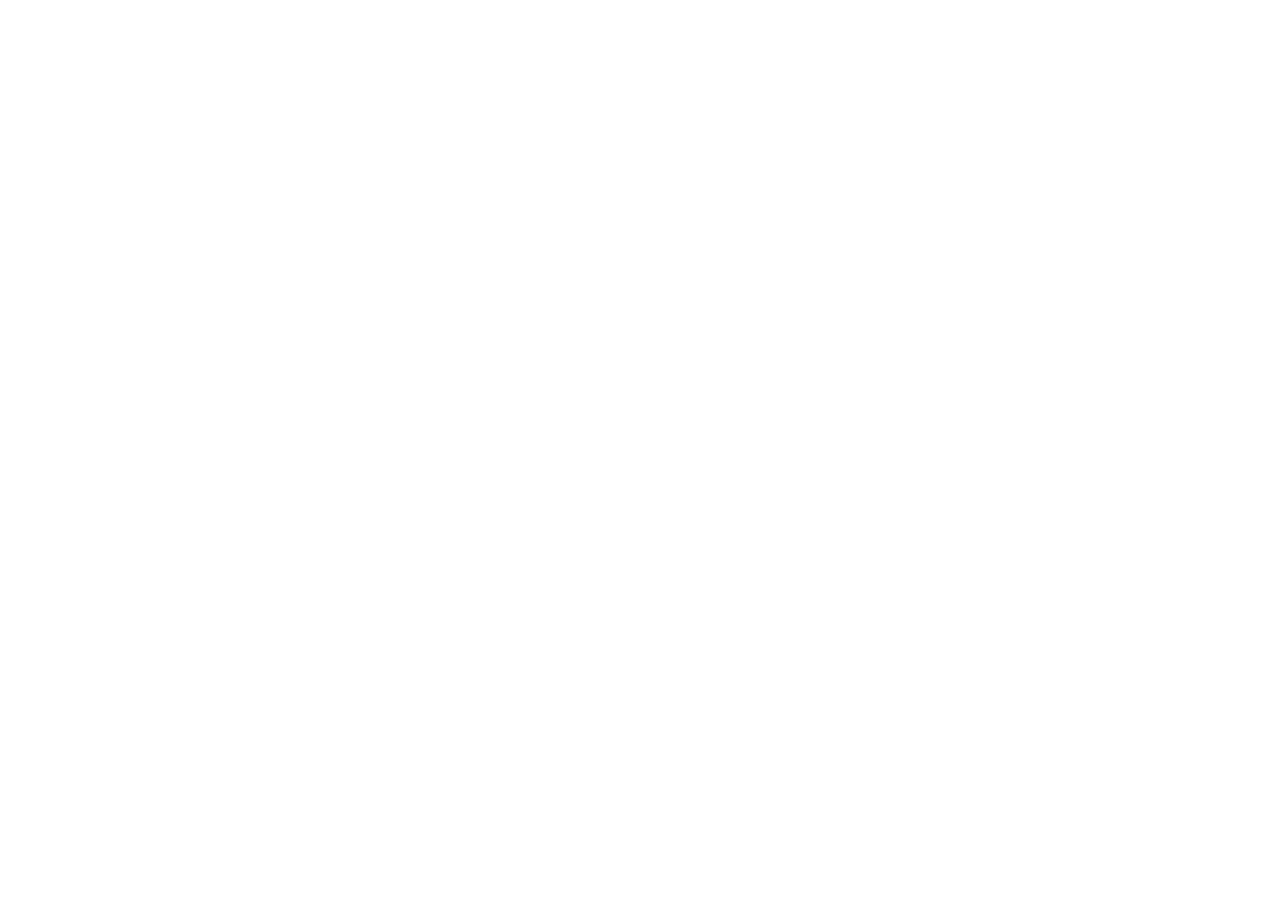
==== index.html @ df94e813 "Add files via upload" ====
<!DOCTYPE html><html lang="en"><head><meta charset="utf-8"><meta http-equiv="X-UA-Compatible" content="IE=edge"><meta name="viewport" content="width=device-width,initial-scale=1"><link rel="icon" href="favicon.ico"><title>3iclass_Q_A</title><link href="css/app.88905b46.css" rel="preload" as="style"><link href="css/chunk-vendors.d53ef4ef.css" rel="preload" as="style"><link href="js/app.fc198c88.js" rel="preload" as="script"><link href="js/chunk-vendors.265dcec9.js" rel="preload" as="script"><link href="css/chunk-vendors.d53ef4ef.css" rel="stylesheet"><link href="css/app.88905b46.css" rel="stylesheet"></head><body style="margin: 0 auto;"><noscript><strong>We're sorry but 3iclass_Q_A doesn't work properly without JavaScript enabled. Please enable it to continue.</strong></noscript><div id="app"></div><script src="js/chunk-vendors.265dcec9.js"></script><script src="js/app.fc198c88.js"></script></body></html>
---- css/app.88905b46.css ----
body{width:10rem;margin:0 auto}
---- css/chunk-vendors.d53ef4ef.css ----
html{-webkit-tap-highlight-color:transparent}body{margin:0;font-family:-apple-system,BlinkMacSystemFont,Helvetica Neue,Helvetica,Segoe UI,Arial,Roboto,PingFang SC,miui,Hiragino Sans GB,Microsoft Yahei,sans-serif}a{text-decoration:none}button,input,textarea{color:inherit;font:inherit}[class*=van-]:focus,a:focus,button:focus,input:focus,textarea:focus{outline:0}ol,ul{margin:0;padding:0;list-style:none}.van-ellipsis{overflow:hidden;white-space:nowrap;text-overflow:ellipsis}.van-multi-ellipsis--l2{-webkit-line-clamp:2}.van-multi-ellipsis--l2,.van-multi-ellipsis--l3{display:-webkit-box;overflow:hidden;text-overflow:ellipsis;-webkit-box-orient:vertical}.van-multi-ellipsis--l3{-webkit-line-clamp:3}.van-clearfix:after{display:table;clear:both;content:""}[class*=van-hairline]:after{position:absolute;box-sizing:border-box;content:" ";pointer-events:none;top:-50%;right:-50%;bottom:-50%;left:-50%;border:0 solid #ebedf0;-webkit-transform:scale(.5);-ms-transform:scale(.5);transform:scale(.5)}.van-hairline,.van-hairline--bottom,.van-hairline--left,.van-hairline--right,.van-hairline--surround,.van-hairline--top,.van-hairline--top-bottom{position:relative}.van-hairline--top:after{border-top-width:.02667rem}.van-hairline--left:after{border-left-width:.02667rem}.van-hairline--right:after{border-right-width:.02667rem}.van-hairline--bottom:after{border-bottom-width:.02667rem}.van-hairline--top-bottom:after,.van-hairline-unset--top-bottom:after{border-width:.02667rem 0}.van-hairline--surround:after{border-width:.02667rem}@-webkit-keyframes van-slide-up-enter{0%{-webkit-transform:translate3d(0,100%,0);transform:translate3d(0,100%,0)}}@keyframes van-slide-up-enter{0%{-webkit-transform:translate3d(0,100%,0);transform:translate3d(0,100%,0)}}@-webkit-keyframes van-slide-up-leave{to{-webkit-transform:translate3d(0,100%,0);transform:translate3d(0,100%,0)}}@keyframes van-slide-up-leave{to{-webkit-transform:translate3d(0,100%,0);transform:translate3d(0,100%,0)}}@-webkit-keyframes van-slide-down-enter{0%{-webkit-transform:translate3d(0,-100%,0);transform:translate3d(0,-100%,0)}}@keyframes van-slide-down-enter{0%{-webkit-transform:translate3d(0,-100%,0);transform:translate3d(0,-100%,0)}}@-webkit-keyframes van-slide-down-leave{to{-webkit-transform:translate3d(0,-100%,0);transform:translate3d(0,-100%,0)}}@keyframes van-slide-down-leave{to{-webkit-transform:translate3d(0,-100%,0);transform:translate3d(0,-100%,0)}}@-webkit-keyframes van-slide-left-enter{0%{-webkit-transform:translate3d(-100%,0,0);transform:translate3d(-100%,0,0)}}@keyframes van-slide-left-enter{0%{-webkit-transform:translate3d(-100%,0,0);transform:translate3d(-100%,0,0)}}@-webkit-keyframes van-slide-left-leave{to{-webkit-transform:translate3d(-100%,0,0);transform:translate3d(-100%,0,0)}}@keyframes van-slide-left-leave{to{-webkit-transform:translate3d(-100%,0,0);transform:translate3d(-100%,0,0)}}@-webkit-keyframes van-slide-right-enter{0%{-webkit-transform:translate3d(100%,0,0);transform:translate3d(100%,0,0)}}@keyframes van-slide-right-enter{0%{-webkit-transform:translate3d(100%,0,0);transform:translate3d(100%,0,0)}}@-webkit-keyframes van-slide-right-leave{to{-webkit-transform:translate3d(100%,0,0);transform:translate3d(100%,0,0)}}@keyframes van-slide-right-leave{to{-webkit-transform:translate3d(100%,0,0);transform:translate3d(100%,0,0)}}@-webkit-keyframes van-fade-in{0%{opacity:0}to{opacity:1}}@keyframes van-fade-in{0%{opacity:0}to{opacity:1}}@-webkit-keyframes van-fade-out{0%{opacity:1}to{opacity:0}}@keyframes van-fade-out{0%{opacity:1}to{opacity:0}}@-webkit-keyframes van-rotate{0%{-webkit-transform:rotate(0);transform:rotate(0)}to{-webkit-transform:rotate(1turn);transform:rotate(1turn)}}@keyframes van-rotate{0%{-webkit-transform:rotate(0);transform:rotate(0)}to{-webkit-transform:rotate(1turn);transform:rotate(1turn)}}.van-fade-enter-active{-webkit-animation:van-fade-in .3s ease-out both;animation:van-fade-in .3s ease-out both}.van-fade-leave-active{-webkit-animation:van-fade-out .3s ease-in both;animation:van-fade-out .3s ease-in both}.van-slide-up-enter-active{-webkit-animation:van-slide-up-enter .3s ease-out both;animation:van-slide-up-enter .3s ease-out both}.van-slide-up-leave-active{-webkit-animation:van-slide-up-leave .3s ease-in both;animation:van-slide-up-leave .3s ease-in both}.van-slide-down-enter-active{-webkit-animation:van-slide-down-enter .3s ease-out both;animation:van-slide-down-enter .3s ease-out both}.van-slide-down-leave-active{-webkit-animation:van-slide-down-leave .3s ease-in both;animation:van-slide-down-leave .3s ease-in both}.van-slide-left-enter-active{-webkit-animation:van-slide-left-enter .3s ease-out both;animation:van-slide-left-enter .3s ease-out both}.van-slide-left-leave-active{-webkit-animation:van-slide-left-leave .3s ease-in both;animation:van-slide-left-leave .3s ease-in both}.van-slide-right-enter-active{-webkit-animation:van-slide-right-enter .3s ease-out both;animation:van-slide-right-enter .3s ease-out both}.van-slide-right-leave-active{-webkit-animation:van-slide-right-leave .3s ease-in both;animation:van-slide-right-leave .3s ease-in both}.van-info{position:absolute;top:0;right:0;box-sizing:border-box;min-width:.42667rem;padding:0 .08rem;color:#fff;font-weight:500;font-size:.32rem;font-family:-apple-system-font,Helvetica Neue,Arial,sans-serif;line-height:1.2;text-align:center;background-color:#ee0a24;border:.02667rem solid #fff;border-radius:.42667rem;-webkit-transform:translate(50%,-50%);-ms-transform:translate(50%,-50%);transform:translate(50%,-50%);-webkit-transform-origin:100%;-ms-transform-origin:100%;transform-origin:100%}.van-info--dot{width:.21333rem;min-width:0;height:.21333rem;background-color:#ee0a24;border-radius:100%}@font-face{font-weight:400;font-family:vant-icon;font-style:normal;font-display:auto;src:url([data-uri]) format("woff2"),url(https://img.yzcdn.cn/vant/vant-icon-84f687.woff) format("woff"),url(https://img.yzcdn.cn/vant/vant-icon-84f687.ttf) format("truetype")}.van-icon{position:relative;font:normal normal normal .37333rem/1 vant-icon;font-size:inherit;text-rendering:auto;-webkit-font-smoothing:antialiased}.van-icon,.van-icon:before{display:inline-block}.van-icon-add-o:before{content:"\F000"}.van-icon-add-square:before{content:"\F001"}.van-icon-add:before{content:"\F002"}.van-icon-after-sale:before{content:"\F003"}.van-icon-aim:before{content:"\F004"}.van-icon-alipay:before{content:"\F005"}.van-icon-apps-o:before{content:"\F006"}.van-icon-arrow-down:before{content:"\F007"}.van-icon-arrow-left:before{content:"\F008"}.van-icon-arrow-up:before{content:"\F009"}.van-icon-arrow:before{content:"\F00A"}.van-icon-ascending:before{content:"\F00B"}.van-icon-audio:before{content:"\F00C"}.van-icon-award-o:before{content:"\F00D"}.van-icon-award:before{content:"\F00E"}.van-icon-back-top:before{content:"\F0E6"}.van-icon-bag-o:before{content:"\F00F"}.van-icon-bag:before{content:"\F010"}.van-icon-balance-list-o:before{content:"\F011"}.van-icon-balance-list:before{content:"\F012"}.van-icon-balance-o:before{content:"\F013"}.van-icon-balance-pay:before{content:"\F014"}.van-icon-bar-chart-o:before{content:"\F015"}.van-icon-bars:before{content:"\F016"}.van-icon-bell:before{content:"\F017"}.van-icon-bill-o:before{content:"\F018"}.van-icon-bill:before{content:"\F019"}.van-icon-birthday-cake-o:before{content:"\F01A"}.van-icon-bookmark-o:before{content:"\F01B"}.van-icon-bookmark:before{content:"\F01C"}.van-icon-browsing-history-o:before{content:"\F01D"}.van-icon-browsing-history:before{content:"\F01E"}.van-icon-brush-o:before{content:"\F01F"}.van-icon-bulb-o:before{content:"\F020"}.van-icon-bullhorn-o:before{content:"\F021"}.van-icon-calendar-o:before{content:"\F022"}.van-icon-card:before{content:"\F023"}.van-icon-cart-circle-o:before{content:"\F024"}.van-icon-cart-circle:before{content:"\F025"}.van-icon-cart-o:before{content:"\F026"}.van-icon-cart:before{content:"\F027"}.van-icon-cash-back-record:before{content:"\F028"}.van-icon-cash-on-deliver:before{content:"\F029"}.van-icon-cashier-o:before{content:"\F02A"}.van-icon-certificate:before{content:"\F02B"}.van-icon-chart-trending-o:before{content:"\F02C"}.van-icon-chat-o:before{content:"\F02D"}.van-icon-chat:before{content:"\F02E"}.van-icon-checked:before{content:"\F02F"}.van-icon-circle:before{content:"\F030"}.van-icon-clear:before{content:"\F031"}.van-icon-clock-o:before{content:"\F032"}.van-icon-clock:before{content:"\F033"}.van-icon-close:before{content:"\F034"}.van-icon-closed-eye:before{content:"\F035"}.van-icon-cluster-o:before{content:"\F036"}.van-icon-cluster:before{content:"\F037"}.van-icon-column:before{content:"\F038"}.van-icon-comment-circle-o:before{content:"\F039"}.van-icon-comment-circle:before{content:"\F03A"}.van-icon-comment-o:before{content:"\F03B"}.van-icon-comment:before{content:"\F03C"}.van-icon-completed:before{content:"\F03D"}.van-icon-contact:before{content:"\F03E"}.van-icon-coupon-o:before{content:"\F03F"}.van-icon-coupon:before{content:"\F040"}.van-icon-credit-pay:before{content:"\F041"}.van-icon-cross:before{content:"\F042"}.van-icon-debit-pay:before{content:"\F043"}.van-icon-delete-o:before{content:"\F0E9"}.van-icon-delete:before{content:"\F044"}.van-icon-descending:before{content:"\F045"}.van-icon-description:before{content:"\F046"}.van-icon-desktop-o:before{content:"\F047"}.van-icon-diamond-o:before{content:"\F048"}.van-icon-diamond:before{content:"\F049"}.van-icon-discount:before{content:"\F04A"}.van-icon-down:before{content:"\F04B"}.van-icon-ecard-pay:before{content:"\F04C"}.van-icon-edit:before{content:"\F04D"}.van-icon-ellipsis:before{content:"\F04E"}.van-icon-empty:before{content:"\F04F"}.van-icon-enlarge:before{content:"\F0E4"}.van-icon-envelop-o:before{content:"\F050"}.van-icon-exchange:before{content:"\F051"}.van-icon-expand-o:before{content:"\F052"}.van-icon-expand:before{content:"\F053"}.van-icon-eye-o:before{content:"\F054"}.van-icon-eye:before{content:"\F055"}.van-icon-fail:before{content:"\F056"}.van-icon-failure:before{content:"\F057"}.van-icon-filter-o:before{content:"\F058"}.van-icon-fire-o:before{content:"\F059"}.van-icon-fire:before{content:"\F05A"}.van-icon-flag-o:before{content:"\F05B"}.van-icon-flower-o:before{content:"\F05C"}.van-icon-font-o:before{content:"\F0EC"}.van-icon-font:before{content:"\F0EB"}.van-icon-free-postage:before{content:"\F05D"}.van-icon-friends-o:before{content:"\F05E"}.van-icon-friends:before{content:"\F05F"}.van-icon-gem-o:before{content:"\F060"}.van-icon-gem:before{content:"\F061"}.van-icon-gift-card-o:before{content:"\F062"}.van-icon-gift-card:before{content:"\F063"}.van-icon-gift-o:before{content:"\F064"}.van-icon-gift:before{content:"\F065"}.van-icon-gold-coin-o:before{content:"\F066"}.van-icon-gold-coin:before{content:"\F067"}.van-icon-good-job-o:before{content:"\F068"}.van-icon-good-job:before{content:"\F069"}.van-icon-goods-collect-o:before{content:"\F06A"}.van-icon-goods-collect:before{content:"\F06B"}.van-icon-graphic:before{content:"\F06C"}.van-icon-home-o:before{content:"\F06D"}.van-icon-hot-o:before{content:"\F06E"}.van-icon-hot-sale-o:before{content:"\F06F"}.van-icon-hot-sale:before{content:"\F070"}.van-icon-hot:before{content:"\F071"}.van-icon-hotel-o:before{content:"\F072"}.van-icon-idcard:before{content:"\F073"}.van-icon-info-o:before{content:"\F074"}.van-icon-info:before{content:"\F075"}.van-icon-invition:before{content:"\F076"}.van-icon-label-o:before{content:"\F077"}.van-icon-label:before{content:"\F078"}.van-icon-like-o:before{content:"\F079"}.van-icon-like:before{content:"\F07A"}.van-icon-live:before{content:"\F07B"}.van-icon-location-o:before{content:"\F07C"}.van-icon-location:before{content:"\F07D"}.van-icon-lock:before{content:"\F07E"}.van-icon-logistics:before{content:"\F07F"}.van-icon-manager-o:before{content:"\F080"}.van-icon-manager:before{content:"\F081"}.van-icon-map-marked:before{content:"\F082"}.van-icon-medal-o:before{content:"\F083"}.van-icon-medal:before{content:"\F084"}.van-icon-minus:before{content:"\F0E8"}.van-icon-more-o:before{content:"\F085"}.van-icon-more:before{content:"\F086"}.van-icon-music-o:before{content:"\F087"}.van-icon-music:before{content:"\F088"}.van-icon-new-arrival-o:before{content:"\F089"}.van-icon-new-arrival:before{content:"\F08A"}.van-icon-new-o:before{content:"\F08B"}.van-icon-new:before{content:"\F08C"}.van-icon-newspaper-o:before{content:"\F08D"}.van-icon-notes-o:before{content:"\F08E"}.van-icon-orders-o:before{content:"\F08F"}.van-icon-other-pay:before{content:"\F090"}.van-icon-paid:before{content:"\F091"}.van-icon-passed:before{content:"\F092"}.van-icon-pause-circle-o:before{content:"\F093"}.van-icon-pause-circle:before{content:"\F094"}.van-icon-pause:before{content:"\F095"}.van-icon-peer-pay:before{content:"\F096"}.van-icon-pending-payment:before{content:"\F097"}.van-icon-phone-circle-o:before{content:"\F098"}.van-icon-phone-circle:before{content:"\F099"}.van-icon-phone-o:before{content:"\F09A"}.van-icon-phone:before{content:"\F09B"}.van-icon-photo-fail:before{content:"\F0E5"}.van-icon-photo-o:before{content:"\F09C"}.van-icon-photo:before{content:"\F09D"}.van-icon-photograph:before{content:"\F09E"}.van-icon-play-circle-o:before{content:"\F09F"}.van-icon-play-circle:before{content:"\F0A0"}.van-icon-play:before{content:"\F0A1"}.van-icon-plus:before{content:"\F0A2"}.van-icon-point-gift-o:before{content:"\F0A3"}.van-icon-point-gift:before{content:"\F0A4"}.van-icon-points:before{content:"\F0A5"}.van-icon-printer:before{content:"\F0A6"}.van-icon-qr-invalid:before{content:"\F0A7"}.van-icon-qr:before{content:"\F0A8"}.van-icon-question-o:before{content:"\F0A9"}.van-icon-question:before{content:"\F0AA"}.van-icon-records:before{content:"\F0AB"}.van-icon-refund-o:before{content:"\F0AC"}.van-icon-replay:before{content:"\F0AD"}.van-icon-revoke:before{content:"\F0ED"}.van-icon-scan:before{content:"\F0AE"}.van-icon-search:before{content:"\F0AF"}.van-icon-send-gift-o:before{content:"\F0B0"}.van-icon-send-gift:before{content:"\F0B1"}.van-icon-service-o:before{content:"\F0B2"}.van-icon-service:before{content:"\F0B3"}.van-icon-setting-o:before{content:"\F0B4"}.van-icon-setting:before{content:"\F0B5"}.van-icon-share-o:before{content:"\F0E7"}.van-icon-share:before{content:"\F0B6"}.van-icon-shop-collect-o:before{content:"\F0B7"}.van-icon-shop-collect:before{content:"\F0B8"}.van-icon-shop-o:before{content:"\F0B9"}.van-icon-shop:before{content:"\F0BA"}.van-icon-shopping-cart-o:before{content:"\F0BB"}.van-icon-shopping-cart:before{content:"\F0BC"}.van-icon-shrink:before{content:"\F0BD"}.van-icon-sign:before{content:"\F0BE"}.van-icon-smile-comment-o:before{content:"\F0BF"}.van-icon-smile-comment:before{content:"\F0C0"}.van-icon-smile-o:before{content:"\F0C1"}.van-icon-smile:before{content:"\F0C2"}.van-icon-sort:before{content:"\F0EA"}.van-icon-star-o:before{content:"\F0C3"}.van-icon-star:before{content:"\F0C4"}.van-icon-stop-circle-o:before{content:"\F0C5"}.van-icon-stop-circle:before{content:"\F0C6"}.van-icon-stop:before{content:"\F0C7"}.van-icon-success:before{content:"\F0C8"}.van-icon-thumb-circle-o:before{content:"\F0C9"}.van-icon-thumb-circle:before{content:"\F0CA"}.van-icon-todo-list-o:before{content:"\F0CB"}.van-icon-todo-list:before{content:"\F0CC"}.van-icon-tosend:before{content:"\F0CD"}.van-icon-tv-o:before{content:"\F0CE"}.van-icon-umbrella-circle:before{content:"\F0CF"}.van-icon-underway-o:before{content:"\F0D0"}.van-icon-underway:before{content:"\F0D1"}.van-icon-upgrade:before{content:"\F0D2"}.van-icon-user-circle-o:before{content:"\F0D3"}.van-icon-user-o:before{content:"\F0D4"}.van-icon-video-o:before{content:"\F0D5"}.van-icon-video:before{content:"\F0D6"}.van-icon-vip-card-o:before{content:"\F0D7"}.van-icon-vip-card:before{content:"\F0D8"}.van-icon-volume-o:before{content:"\F0D9"}.van-icon-volume:before{content:"\F0DA"}.van-icon-wap-home-o:before{content:"\F0DB"}.van-icon-wap-home:before{content:"\F0DC"}.van-icon-wap-nav:before{content:"\F0DD"}.van-icon-warn-o:before{content:"\F0DE"}.van-icon-warning-o:before{content:"\F0DF"}.van-icon-warning:before{content:"\F0E0"}.van-icon-weapp-nav:before{content:"\F0E1"}.van-icon-wechat:before{content:"\F0E2"}.van-icon-youzan-shield:before{content:"\F0E3"}.van-icon__image{width:1em;height:1em;object-fit:contain}.van-cell{position:relative;display:-webkit-box;display:-webkit-flex;display:-ms-flexbox;display:flex;box-sizing:border-box;width:100%;padding:.26667rem .42667rem;overflow:hidden;color:#323233;font-size:.37333rem;line-height:.64rem;background-color:#fff}.van-cell:after{position:absolute;box-sizing:border-box;content:" ";pointer-events:none;right:.42667rem;bottom:0;left:.42667rem;border-bottom:.02667rem solid #ebedf0;-webkit-transform:scaleY(.5);-ms-transform:scaleY(.5);transform:scaleY(.5)}.van-cell--borderless:after,.van-cell:last-child:after{display:none}.van-cell__label{margin-top:.10667rem;color:#969799;font-size:.32rem;line-height:.48rem}.van-cell__title,.van-cell__value{-webkit-box-flex:1;-webkit-flex:1;-ms-flex:1;flex:1}.van-cell__value{position:relative;overflow:hidden;color:#969799;text-align:right;vertical-align:middle;word-wrap:break-word}.van-cell__value--alone{color:#323233;text-align:left}.van-cell__left-icon,.van-cell__right-icon{height:.64rem;font-size:.42667rem;line-height:.64rem}.van-cell__left-icon{margin-right:.10667rem}.van-cell__right-icon{margin-left:.10667rem;color:#969799}.van-cell--clickable{cursor:pointer}.van-cell--clickable:active{background-color:#f2f3f5}.van-cell--required{overflow:visible}.van-cell--required:before{position:absolute;left:.21333rem;color:#ee0a24;font-size:.37333rem;content:"*"}.van-cell--center{-webkit-box-align:center;-webkit-align-items:center;-ms-flex-align:center;align-items:center}.van-cell--large{padding-top:.32rem;padding-bottom:.32rem}.van-cell--large .van-cell__title{font-size:.42667rem}.van-cell--large .van-cell__label{font-size:.37333rem}.van-cell-group{background-color:#fff}.van-cell-group__title{padding:.42667rem .42667rem .21333rem;color:#969799;font-size:.37333rem;line-height:.42667rem}.van-panel{background:#fff}.van-panel__header-value{color:#ee0a24}.van-panel__footer{padding:.21333rem .42667rem}.van-skeleton{display:-webkit-box;display:-webkit-flex;display:-ms-flexbox;display:flex;padding:0 .42667rem}.van-skeleton__avatar{-webkit-flex-shrink:0;-ms-flex-negative:0;flex-shrink:0;width:.85333rem;height:.85333rem;margin-right:.42667rem;background-color:#f2f3f5}.van-skeleton__avatar--round{border-radius:26.64rem}.van-skeleton__content{width:100%}.van-skeleton__avatar+.van-skeleton__content{padding-top:.21333rem}.van-skeleton__row,.van-skeleton__title{height:.42667rem;background-color:#f2f3f5}.van-skeleton__title{width:40%;margin:0}.van-skeleton__row:not(:first-child){margin-top:.32rem}.van-skeleton__title+.van-skeleton__row{margin-top:.53333rem}.van-skeleton--animate{-webkit-animation:van-skeleton-blink 1.2s ease-in-out infinite;animation:van-skeleton-blink 1.2s ease-in-out infinite}.van-skeleton--round .van-skeleton__row,.van-skeleton--round .van-skeleton__title{border-radius:26.64rem}@-webkit-keyframes van-skeleton-blink{50%{opacity:.6}}@keyframes van-skeleton-blink{50%{opacity:.6}}.van-nav-bar{position:relative;z-index:1;line-height:.58667rem;text-align:center;background-color:#fff;-webkit-user-select:none;-moz-user-select:none;-ms-user-select:none;user-select:none}.van-nav-bar--fixed{position:fixed;top:0;left:0;width:100%}.van-nav-bar--safe-area-inset-top{padding-top:constant(safe-area-inset-top);padding-top:env(safe-area-inset-top)}.van-nav-bar .van-icon{color:#1989fa}.van-nav-bar__content{position:relative;display:-webkit-box;display:-webkit-flex;display:-ms-flexbox;display:flex;-webkit-box-align:center;-webkit-align-items:center;-ms-flex-align:center;align-items:center;height:1.22667rem}.van-nav-bar__arrow{margin-right:.10667rem;font-size:.42667rem}.van-nav-bar__title{max-width:60%;margin:0 auto;color:#323233;font-weight:500;font-size:.42667rem}.van-nav-bar__left,.van-nav-bar__right{position:absolute;top:0;bottom:0;display:-webkit-box;display:-webkit-flex;display:-ms-flexbox;display:flex;-webkit-box-align:center;-webkit-align-items:center;-ms-flex-align:center;align-items:center;padding:0 .42667rem;font-size:.37333rem;cursor:pointer}.van-nav-bar__left:active,.van-nav-bar__right:active{opacity:.7}.van-nav-bar__left{left:0}.van-nav-bar__right{right:0}.van-nav-bar__text{color:#1989fa}.van-sidebar-item{position:relative;display:block;box-sizing:border-box;padding:.53333rem .32rem;overflow:hidden;color:#323233;font-size:.37333rem;line-height:.53333rem;background-color:#f7f8fa;cursor:pointer;-webkit-user-select:none;-moz-user-select:none;-ms-user-select:none;user-select:none}.van-sidebar-item:active{background-color:#f2f3f5}.van-sidebar-item__text{position:relative;display:inline-block;word-break:break-all}.van-sidebar-item:not(:last-child):after{border-bottom-width:.02667rem}.van-sidebar-item--select{color:#323233;font-weight:500}.van-sidebar-item--select,.van-sidebar-item--select:active{background-color:#fff}.van-sidebar-item--select:before{position:absolute;top:50%;left:0;width:.10667rem;height:.42667rem;background-color:#ee0a24;-webkit-transform:translateY(-50%);-ms-transform:translateY(-50%);transform:translateY(-50%);content:""}.van-sidebar-item--disabled{color:#c8c9cc;cursor:not-allowed}.van-sidebar-item--disabled:active{background-color:#f7f8fa}.van-sidebar{width:2.13333rem;overflow-y:auto;-webkit-overflow-scrolling:touch}.van-tree-select{position:relative;display:-webkit-box;display:-webkit-flex;display:-ms-flexbox;display:flex;font-size:.37333rem;-webkit-user-select:none;-moz-user-select:none;-ms-user-select:none;user-select:none}.van-tree-select__nav{-webkit-box-flex:1;-webkit-flex:1;-ms-flex:1;flex:1;overflow-y:auto;background-color:#f7f8fa;-webkit-overflow-scrolling:touch}.van-tree-select__nav-item{padding:.37333rem .32rem}.van-tree-select__content{-webkit-box-flex:2;-webkit-flex:2;-ms-flex:2;flex:2;overflow-y:auto;background-color:#fff;-webkit-overflow-scrolling:touch}.van-tree-select__item{position:relative;padding:0 .85333rem 0 .42667rem;font-weight:500;line-height:1.28rem;cursor:pointer}.van-tree-select__item--active{color:#ee0a24}.van-tree-select__item--disabled{color:#c8c9cc;cursor:not-allowed}.van-tree-select__selected{position:absolute;top:50%;right:.42667rem;margin-top:-.21333rem;font-size:.42667rem}.van-overlay{position:fixed;top:0;left:0;z-index:1;width:100%;height:100%;background-color:rgba(0,0,0,.7)}.van-image{position:relative;display:inline-block}.van-image--round{overflow:hidden;border-radius:50%}.van-image--round img{border-radius:inherit}.van-image__error,.van-image__img,.van-image__loading{display:block;width:100%;height:100%}.van-image__error,.van-image__loading{position:absolute;top:0;left:0;display:-webkit-box;display:-webkit-flex;display:-ms-flexbox;display:flex;-webkit-box-orient:vertical;-webkit-box-direction:normal;-webkit-flex-direction:column;-ms-flex-direction:column;flex-direction:column;-webkit-box-align:center;-webkit-align-items:center;-ms-flex-align:center;align-items:center;-webkit-box-pack:center;-webkit-justify-content:center;-ms-flex-pack:center;justify-content:center;color:#969799;font-size:.37333rem;background-color:#f7f8fa}.van-image__error-icon,.van-image__loading-icon{color:#dcdee0;font-size:.85333rem}.van-overflow-hidden{overflow:hidden!important}.van-popup{position:fixed;max-height:100%;overflow-y:auto;background-color:#fff;-webkit-transition:-webkit-transform .3s;transition:-webkit-transform .3s;transition:transform .3s;transition:transform .3s,-webkit-transform .3s;-webkit-overflow-scrolling:touch}.van-popup--center{top:50%;left:50%;-webkit-transform:translate3d(-50%,-50%,0);transform:translate3d(-50%,-50%,0)}.van-popup--center.van-popup--round{border-radius:.42667rem}.van-popup--top{top:0;left:0;width:100%}.van-popup--top.van-popup--round{border-radius:0 0 .42667rem .42667rem}.van-popup--right{top:50%;right:0;-webkit-transform:translate3d(0,-50%,0);transform:translate3d(0,-50%,0)}.van-popup--right.van-popup--round{border-radius:.42667rem 0 0 .42667rem}.van-popup--bottom{bottom:0;left:0;width:100%}.van-popup--bottom.van-popup--round{border-radius:.42667rem .42667rem 0 0}.van-popup--left{top:50%;left:0;-webkit-transform:translate3d(0,-50%,0);transform:translate3d(0,-50%,0)}.van-popup--left.van-popup--round{border-radius:0 .42667rem .42667rem 0}.van-popup--safe-area-inset-bottom{padding-bottom:constant(safe-area-inset-bottom);padding-bottom:env(safe-area-inset-bottom)}.van-popup-slide-bottom-enter-active,.van-popup-slide-left-enter-active,.van-popup-slide-right-enter-active,.van-popup-slide-top-enter-active{-webkit-transition-timing-function:ease-out;transition-timing-function:ease-out}.van-popup-slide-bottom-leave-active,.van-popup-slide-left-leave-active,.van-popup-slide-right-leave-active,.van-popup-slide-top-leave-active{-webkit-transition-timing-function:ease-in;transition-timing-function:ease-in}.van-popup-slide-top-enter,.van-popup-slide-top-leave-active{-webkit-transform:translate3d(0,-100%,0);transform:translate3d(0,-100%,0)}.van-popup-slide-right-enter,.van-popup-slide-right-leave-active{-webkit-transform:translate3d(100%,-50%,0);transform:translate3d(100%,-50%,0)}.van-popup-slide-bottom-enter,.van-popup-slide-bottom-leave-active{-webkit-transform:translate3d(0,100%,0);transform:translate3d(0,100%,0)}.van-popup-slide-left-enter,.van-popup-slide-left-leave-active{-webkit-transform:translate3d(-100%,-50%,0);transform:translate3d(-100%,-50%,0)}.van-popup__close-icon{position:absolute;z-index:1;color:#c8c9cc;font-size:.58667rem;cursor:pointer}.van-popup__close-icon:active{color:#969799}.van-popup__close-icon--top-left{top:.42667rem;left:.42667rem}.van-popup__close-icon--top-right{top:.42667rem;right:.42667rem}.van-popup__close-icon--bottom-left{bottom:.42667rem;left:.42667rem}.van-popup__close-icon--bottom-right{right:.42667rem;bottom:.42667rem}.van-loading{color:#c8c9cc;font-size:0}.van-loading,.van-loading__spinner{position:relative;vertical-align:middle}.van-loading__spinner{display:inline-block;width:.8rem;max-width:100%;height:.8rem;max-height:100%;-webkit-animation:van-rotate .8s linear infinite;animation:van-rotate .8s linear infinite}.van-loading__spinner--spinner{-webkit-animation-timing-function:steps(12);animation-timing-function:steps(12)}.van-loading__spinner--spinner i{position:absolute;top:0;left:0;width:100%;height:100%}.van-loading__spinner--spinner i:before{display:block;width:.05333rem;height:25%;margin:0 auto;background-color:currentColor;border-radius:40%;content:" "}.van-loading__spinner--circular{-webkit-animation-duration:2s;animation-duration:2s}.van-loading__circular{display:block;width:100%;height:100%}.van-loading__circular circle{-webkit-animation:van-circular 1.5s ease-in-out infinite;animation:van-circular 1.5s ease-in-out infinite;stroke:currentColor;stroke-width:3;stroke-linecap:round}.van-loading__text{display:inline-block;margin-left:.21333rem;color:#969799;font-size:.37333rem;vertical-align:middle}.van-loading--vertical{display:-webkit-box;display:-webkit-flex;display:-ms-flexbox;display:flex;-webkit-box-orient:vertical;-webkit-box-direction:normal;-webkit-flex-direction:column;-ms-flex-direction:column;flex-direction:column;-webkit-box-align:center;-webkit-align-items:center;-ms-flex-align:center;align-items:center}.van-loading--vertical .van-loading__text{margin:.21333rem 0 0}@-webkit-keyframes van-circular{0%{stroke-dasharray:1,200;stroke-dashoffset:0}50%{stroke-dasharray:90,150;stroke-dashoffset:-40}to{stroke-dasharray:90,150;stroke-dashoffset:-120}}@keyframes van-circular{0%{stroke-dasharray:1,200;stroke-dashoffset:0}50%{stroke-dasharray:90,150;stroke-dashoffset:-40}to{stroke-dasharray:90,150;stroke-dashoffset:-120}}.van-loading__spinner--spinner i:first-of-type{-webkit-transform:rotate(30deg);-ms-transform:rotate(30deg);transform:rotate(30deg);opacity:1}.van-loading__spinner--spinner i:nth-of-type(2){-webkit-transform:rotate(60deg);-ms-transform:rotate(60deg);transform:rotate(60deg);opacity:.9375}.van-loading__spinner--spinner i:nth-of-type(3){-webkit-transform:rotate(90deg);-ms-transform:rotate(90deg);transform:rotate(90deg);opacity:.875}.van-loading__spinner--spinner i:nth-of-type(4){-webkit-transform:rotate(120deg);-ms-transform:rotate(120deg);transform:rotate(120deg);opacity:.8125}.van-loading__spinner--spinner i:nth-of-type(5){-webkit-transform:rotate(150deg);-ms-transform:rotate(150deg);transform:rotate(150deg);opacity:.75}.van-loading__spinner--spinner i:nth-of-type(6){-webkit-transform:rotate(180deg);-ms-transform:rotate(180deg);transform:rotate(180deg);opacity:.6875}.van-loading__spinner--spinner i:nth-of-type(7){-webkit-transform:rotate(210deg);-ms-transform:rotate(210deg);transform:rotate(210deg);opacity:.625}.van-loading__spinner--spinner i:nth-of-type(8){-webkit-transform:rotate(240deg);-ms-transform:rotate(240deg);transform:rotate(240deg);opacity:.5625}.van-loading__spinner--spinner i:nth-of-type(9){-webkit-transform:rotate(270deg);-ms-transform:rotate(270deg);transform:rotate(270deg);opacity:.5}.van-loading__spinner--spinner i:nth-of-type(10){-webkit-transform:rotate(300deg);-ms-transform:rotate(300deg);transform:rotate(300deg);opacity:.4375}.van-loading__spinner--spinner i:nth-of-type(11){-webkit-transform:rotate(330deg);-ms-transform:rotate(330deg);transform:rotate(330deg);opacity:.375}.van-loading__spinner--spinner i:nth-of-type(12){-webkit-transform:rotate(1turn);-ms-transform:rotate(1turn);transform:rotate(1turn);opacity:.3125}.van-swipe{position:relative;overflow:hidden;cursor:-webkit-grab;cursor:grab;-webkit-user-select:none;-moz-user-select:none;-ms-user-select:none;user-select:none}.van-swipe__track{display:-webkit-box;display:-webkit-flex;display:-ms-flexbox;display:flex;height:100%}.van-swipe__track--vertical{-webkit-box-orient:vertical;-webkit-box-direction:normal;-webkit-flex-direction:column;-ms-flex-direction:column;flex-direction:column}.van-swipe__indicators{position:absolute;bottom:.32rem;left:50%;display:-webkit-box;display:-webkit-flex;display:-ms-flexbox;display:flex;-webkit-transform:translateX(-50%);-ms-transform:translateX(-50%);transform:translateX(-50%)}.van-swipe__indicators--vertical{top:50%;bottom:auto;left:.32rem;-webkit-box-orient:vertical;-webkit-box-direction:normal;-webkit-flex-direction:column;-ms-flex-direction:column;flex-direction:column;-webkit-transform:translateY(-50%);-ms-transform:translateY(-50%);transform:translateY(-50%)}.van-swipe__indicators--vertical .van-swipe__indicator:not(:last-child){margin-bottom:.16rem}.van-swipe__indicator{width:.16rem;height:.16rem;background-color:#ebedf0;border-radius:100%;opacity:.3;-webkit-transition:opacity .2s,background-color .2s;transition:opacity .2s,background-color .2s}.van-swipe__indicator:not(:last-child){margin-right:.16rem}.van-swipe__indicator--active{background-color:#1989fa;opacity:1}.van-swipe-item{position:relative;-webkit-flex-shrink:0;-ms-flex-negative:0;flex-shrink:0;width:100%;height:100%}.van-image-preview{position:fixed;top:0;left:0;width:100%;height:100%}.van-image-preview__swipe{height:100%}.van-image-preview__swipe-item{display:-webkit-box;display:-webkit-flex;display:-ms-flexbox;display:flex;-webkit-box-align:center;-webkit-align-items:center;-ms-flex-align:center;align-items:center;-webkit-box-pack:center;-webkit-justify-content:center;-ms-flex-pack:center;justify-content:center;overflow:hidden}.van-image-preview__cover{position:absolute;top:0;left:0}.van-image-preview__image{width:100%;-webkit-transition-property:-webkit-transform;transition-property:-webkit-transform;transition-property:transform;transition-property:transform,-webkit-transform}.van-image-preview__image--vertical{width:auto;height:100%}.van-image-preview__image img{-webkit-user-drag:none}.van-image-preview__image .van-image__error{top:30%;height:40%}.van-image-preview__image .van-image__error-icon{font-size:.96rem}.van-image-preview__image .van-image__loading{background-color:transparent}.van-image-preview__index{position:absolute;top:.42667rem;left:50%;color:#fff;font-size:.37333rem;line-height:.53333rem;text-shadow:0 .02667rem .02667rem #323233;-webkit-transform:translate(-50%);-ms-transform:translate(-50%);transform:translate(-50%)}.van-image-preview__overlay{background-color:rgba(0,0,0,.9)}.van-image-preview__close-icon{position:absolute;z-index:1;color:#c8c9cc;font-size:.58667rem;cursor:pointer}.van-image-preview__close-icon:active{color:#969799}.van-image-preview__close-icon--top-left{top:.42667rem;left:.42667rem}.van-image-preview__close-icon--top-right{top:.42667rem;right:.42667rem}.van-image-preview__close-icon--bottom-left{bottom:.42667rem;left:.42667rem}.van-image-preview__close-icon--bottom-right{right:.42667rem;bottom:.42667rem}.van-toast{position:fixed;top:50%;left:50%;display:-webkit-box;display:-webkit-flex;display:-ms-flexbox;display:flex;-webkit-box-orient:vertical;-webkit-box-direction:normal;-webkit-flex-direction:column;-ms-flex-direction:column;flex-direction:column;-webkit-box-align:center;-webkit-align-items:center;-ms-flex-align:center;align-items:center;-webkit-box-pack:center;-webkit-justify-content:center;-ms-flex-pack:center;justify-content:center;box-sizing:content-box;width:2.34667rem;max-width:70%;min-height:2.34667rem;padding:.42667rem;color:#fff;font-size:.37333rem;line-height:.53333rem;white-space:pre-wrap;text-align:center;word-wrap:break-word;background-color:rgba(0,0,0,.7);border-radius:.21333rem;-webkit-transform:translate3d(-50%,-50%,0);transform:translate3d(-50%,-50%,0)}.van-toast--unclickable{overflow:hidden}.van-toast--unclickable *{pointer-events:none}.van-toast--html,.van-toast--text{width:-webkit-fit-content;width:-moz-fit-content;width:fit-content;min-width:2.56rem;min-height:0;padding:.21333rem .32rem}.van-toast--html .van-toast__text,.van-toast--text .van-toast__text{margin-top:0}.van-toast--top{top:20%}.van-toast--bottom{top:auto;bottom:20%}.van-toast__icon{font-size:.96rem}.van-toast__loading{padding:.10667rem;color:#fff}.van-toast__text{margin-top:.21333rem}.van-row:after{display:table;clear:both;content:""}.van-row--flex{display:-webkit-box;display:-webkit-flex;display:-ms-flexbox;display:flex;-webkit-flex-wrap:wrap;-ms-flex-wrap:wrap;flex-wrap:wrap}.van-row--flex:after{display:none}.van-row--justify-center{-webkit-box-pack:center;-webkit-justify-content:center;-ms-flex-pack:center;justify-content:center}.van-row--justify-end{-webkit-box-pack:end;-webkit-justify-content:flex-end;-ms-flex-pack:end;justify-content:flex-end}.van-row--justify-space-between{-webkit-box-pack:justify;-webkit-justify-content:space-between;-ms-flex-pack:justify;justify-content:space-between}.van-row--justify-space-around{-webkit-justify-content:space-around;-ms-flex-pack:distribute;justify-content:space-around}.van-row--align-center{-webkit-box-align:center;-webkit-align-items:center;-ms-flex-align:center;align-items:center}.van-row--align-bottom{-webkit-box-align:end;-webkit-align-items:flex-end;-ms-flex-align:end;align-items:flex-end}.van-col{float:left;box-sizing:border-box;min-height:.02667rem}.van-col--1{width:4.16666667%}.van-col--offset-1{margin-left:4.16666667%}.van-col--2{width:8.33333333%}.van-col--offset-2{margin-left:8.33333333%}.van-col--3{width:12.5%}.van-col--offset-3{margin-left:12.5%}.van-col--4{width:16.66666667%}.van-col--offset-4{margin-left:16.66666667%}.van-col--5{width:20.83333333%}.van-col--offset-5{margin-left:20.83333333%}.van-col--6{width:25%}.van-col--offset-6{margin-left:25%}.van-col--7{width:29.16666667%}.van-col--offset-7{margin-left:29.16666667%}.van-col--8{width:33.33333333%}.van-col--offset-8{margin-left:33.33333333%}.van-col--9{width:37.5%}.van-col--offset-9{margin-left:37.5%}.van-col--10{width:41.66666667%}.van-col--offset-10{margin-left:41.66666667%}.van-col--11{width:45.83333333%}.van-col--offset-11{margin-left:45.83333333%}.van-col--12{width:50%}.van-col--offset-12{margin-left:50%}.van-col--13{width:54.16666667%}.van-col--offset-13{margin-left:54.16666667%}.van-col--14{width:58.33333333%}.van-col--offset-14{margin-left:58.33333333%}.van-col--15{width:62.5%}.van-col--offset-15{margin-left:62.5%}.van-col--16{width:66.66666667%}.van-col--offset-16{margin-left:66.66666667%}.van-col--17{width:70.83333333%}.van-col--offset-17{margin-left:70.83333333%}.van-col--18{width:75%}.van-col--offset-18{margin-left:75%}.van-col--19{width:79.16666667%}.van-col--offset-19{margin-left:79.16666667%}.van-col--20{width:83.33333333%}.van-col--offset-20{margin-left:83.33333333%}.van-col--21{width:87.5%}.van-col--offset-21{margin-left:87.5%}.van-col--22{width:91.66666667%}.van-col--offset-22{margin-left:91.66666667%}.van-col--23{width:95.83333333%}.van-col--offset-23{margin-left:95.83333333%}.van-col--24{width:100%}.van-col--offset-24{margin-left:100%}.van-button{position:relative;display:inline-block;box-sizing:border-box;height:1.17333rem;margin:0;padding:0;font-size:.42667rem;line-height:1.2;text-align:center;border-radius:.05333rem;cursor:pointer;-webkit-transition:opacity .2s;transition:opacity .2s;-webkit-appearance:none}.van-button:before{position:absolute;top:50%;left:50%;width:100%;height:100%;background-color:#000;border:inherit;border-color:#000;border-radius:inherit;-webkit-transform:translate(-50%,-50%);-ms-transform:translate(-50%,-50%);transform:translate(-50%,-50%);opacity:0;content:" "}.van-button:active:before{opacity:.1}.van-button--disabled:before,.van-button--loading:before{display:none}.van-button--default{color:#323233;background-color:#fff;border:.02667rem solid #ebedf0}.van-button--primary{color:#fff;background-color:#07c160;border:.02667rem solid #07c160}.van-button--info{color:#fff;background-color:#1989fa;border:.02667rem solid #1989fa}.van-button--danger{color:#fff;background-color:#ee0a24;border:.02667rem solid #ee0a24}.van-button--warning{color:#fff;background-color:#ff976a;border:.02667rem solid #ff976a}.van-button--plain{background-color:#fff}.van-button--plain.van-button--primary{color:#07c160}.van-button--plain.van-button--info{color:#1989fa}.van-button--plain.van-button--danger{color:#ee0a24}.van-button--plain.van-button--warning{color:#ff976a}.van-button--large{width:100%;height:1.33333rem}.van-button--normal{padding:0 .4rem;font-size:.37333rem}.van-button--small{height:.85333rem;padding:0 .21333rem;font-size:.32rem}.van-button__loading{color:inherit;font-size:inherit}.van-button--mini{height:.64rem;padding:0 .10667rem;font-size:.26667rem}.van-button--mini+.van-button--mini{margin-left:.10667rem}.van-button--block{display:block;width:100%}.van-button--disabled{cursor:not-allowed;opacity:.5}.van-button--loading{cursor:default}.van-button--round{border-radius:26.64rem}.van-button--square{border-radius:0}.van-button__content{display:-webkit-box;display:-webkit-flex;display:-ms-flexbox;display:flex;-webkit-box-align:center;-webkit-align-items:center;-ms-flex-align:center;align-items:center;-webkit-box-pack:center;-webkit-justify-content:center;-ms-flex-pack:center;justify-content:center;height:100%}.van-button__content:before{content:" "}.van-button__icon{font-size:1.2em;line-height:inherit}.van-button__icon+.van-button__text,.van-button__loading+.van-button__text,.van-button__text+.van-button__icon,.van-button__text+.van-button__loading{margin-left:.10667rem}.van-button--hairline{border-width:0}.van-button--hairline:after{border-color:inherit;border-radius:.10667rem}.van-button--hairline.van-button--round:after{border-radius:26.64rem}.van-button--hairline.van-button--square:after{border-radius:0}
---- css/chunk-vendors.d53ef4ef.css ----
html{-webkit-tap-highlight-color:transparent}body{margin:0;font-family:-apple-system,BlinkMacSystemFont,Helvetica Neue,Helvetica,Segoe UI,Arial,Roboto,PingFang SC,miui,Hiragino Sans GB,Microsoft Yahei,sans-serif}a{text-decoration:none}button,input,textarea{color:inherit;font:inherit}[class*=van-]:focus,a:focus,button:focus,input:focus,textarea:focus{outline:0}ol,ul{margin:0;padding:0;list-style:none}.van-ellipsis{overflow:hidden;white-space:nowrap;text-overflow:ellipsis}.van-multi-ellipsis--l2{-webkit-line-clamp:2}.van-multi-ellipsis--l2,.van-multi-ellipsis--l3{display:-webkit-box;overflow:hidden;text-overflow:ellipsis;-webkit-box-orient:vertical}.van-multi-ellipsis--l3{-webkit-line-clamp:3}.van-clearfix:after{display:table;clear:both;content:""}[class*=van-hairline]:after{position:absolute;box-sizing:border-box;content:" ";pointer-events:none;top:-50%;right:-50%;bottom:-50%;left:-50%;border:0 solid #ebedf0;-webkit-transform:scale(.5);-ms-transform:scale(.5);transform:scale(.5)}.van-hairline,.van-hairline--bottom,.van-hairline--left,.van-hairline--right,.van-hairline--surround,.van-hairline--top,.van-hairline--top-bottom{position:relative}.van-hairline--top:after{border-top-width:.02667rem}.van-hairline--left:after{border-left-width:.02667rem}.van-hairline--right:after{border-right-width:.02667rem}.van-hairline--bottom:after{border-bottom-width:.02667rem}.van-hairline--top-bottom:after,.van-hairline-unset--top-bottom:after{border-width:.02667rem 0}.van-hairline--surround:after{border-width:.02667rem}@-webkit-keyframes van-slide-up-enter{0%{-webkit-transform:translate3d(0,100%,0);transform:translate3d(0,100%,0)}}@keyframes van-slide-up-enter{0%{-webkit-transform:translate3d(0,100%,0);transform:translate3d(0,100%,0)}}@-webkit-keyframes van-slide-up-leave{to{-webkit-transform:translate3d(0,100%,0);transform:translate3d(0,100%,0)}}@keyframes van-slide-up-leave{to{-webkit-transform:translate3d(0,100%,0);transform:translate3d(0,100%,0)}}@-webkit-keyframes van-slide-down-enter{0%{-webkit-transform:translate3d(0,-100%,0);transform:translate3d(0,-100%,0)}}@keyframes van-slide-down-enter{0%{-webkit-transform:translate3d(0,-100%,0);transform:translate3d(0,-100%,0)}}@-webkit-keyframes van-slide-down-leave{to{-webkit-transform:translate3d(0,-100%,0);transform:translate3d(0,-100%,0)}}@keyframes van-slide-down-leave{to{-webkit-transform:translate3d(0,-100%,0);transform:translate3d(0,-100%,0)}}@-webkit-keyframes van-slide-left-enter{0%{-webkit-transform:translate3d(-100%,0,0);transform:translate3d(-100%,0,0)}}@keyframes van-slide-left-enter{0%{-webkit-transform:translate3d(-100%,0,0);transform:translate3d(-100%,0,0)}}@-webkit-keyframes van-slide-left-leave{to{-webkit-transform:translate3d(-100%,0,0);transform:translate3d(-100%,0,0)}}@keyframes van-slide-left-leave{to{-webkit-transform:translate3d(-100%,0,0);transform:translate3d(-100%,0,0)}}@-webkit-keyframes van-slide-right-enter{0%{-webkit-transform:translate3d(100%,0,0);transform:translate3d(100%,0,0)}}@keyframes van-slide-right-enter{0%{-webkit-transform:translate3d(100%,0,0);transform:translate3d(100%,0,0)}}@-webkit-keyframes van-slide-right-leave{to{-webkit-transform:translate3d(100%,0,0);transform:translate3d(100%,0,0)}}@keyframes van-slide-right-leave{to{-webkit-transform:translate3d(100%,0,0);transform:translate3d(100%,0,0)}}@-webkit-keyframes van-fade-in{0%{opacity:0}to{opacity:1}}@keyframes van-fade-in{0%{opacity:0}to{opacity:1}}@-webkit-keyframes van-fade-out{0%{opacity:1}to{opacity:0}}@keyframes van-fade-out{0%{opacity:1}to{opacity:0}}@-webkit-keyframes van-rotate{0%{-webkit-transform:rotate(0);transform:rotate(0)}to{-webkit-transform:rotate(1turn);transform:rotate(1turn)}}@keyframes van-rotate{0%{-webkit-transform:rotate(0);transform:rotate(0)}to{-webkit-transform:rotate(1turn);transform:rotate(1turn)}}.van-fade-enter-active{-webkit-animation:van-fade-in .3s ease-out both;animation:van-fade-in .3s ease-out both}.van-fade-leave-active{-webkit-animation:van-fade-out .3s ease-in both;animation:van-fade-out .3s ease-in both}.van-slide-up-enter-active{-webkit-animation:van-slide-up-enter .3s ease-out both;animation:van-slide-up-enter .3s ease-out both}.van-slide-up-leave-active{-webkit-animation:van-slide-up-leave .3s ease-in both;animation:van-slide-up-leave .3s ease-in both}.van-slide-down-enter-active{-webkit-animation:van-slide-down-enter .3s ease-out both;animation:van-slide-down-enter .3s ease-out both}.van-slide-down-leave-active{-webkit-animation:van-slide-down-leave .3s ease-in both;animation:van-slide-down-leave .3s ease-in both}.van-slide-left-enter-active{-webkit-animation:van-slide-left-enter .3s ease-out both;animation:van-slide-left-enter .3s ease-out both}.van-slide-left-leave-active{-webkit-animation:van-slide-left-leave .3s ease-in both;animation:van-slide-left-leave .3s ease-in both}.van-slide-right-enter-active{-webkit-animation:van-slide-right-enter .3s ease-out both;animation:van-slide-right-enter .3s ease-out both}.van-slide-right-leave-active{-webkit-animation:van-slide-right-leave .3s ease-in both;animation:van-slide-right-leave .3s ease-in both}.van-info{position:absolute;top:0;right:0;box-sizing:border-box;min-width:.42667rem;padding:0 .08rem;color:#fff;font-weight:500;font-size:.32rem;font-family:-apple-system-font,Helvetica Neue,Arial,sans-serif;line-height:1.2;text-align:center;background-color:#ee0a24;border:.02667rem solid #fff;border-radius:.42667rem;-webkit-transform:translate(50%,-50%);-ms-transform:translate(50%,-50%);transform:translate(50%,-50%);-webkit-transform-origin:100%;-ms-transform-origin:100%;transform-origin:100%}.van-info--dot{width:.21333rem;min-width:0;height:.21333rem;background-color:#ee0a24;border-radius:100%}@font-face{font-weight:400;font-family:vant-icon;font-style:normal;font-display:auto;src:url([data-uri]) format("woff2"),url(https://img.yzcdn.cn/vant/vant-icon-84f687.woff) format("woff"),url(https://img.yzcdn.cn/vant/vant-icon-84f687.ttf) format("truetype")}.van-icon{position:relative;font:normal normal normal .37333rem/1 vant-icon;font-size:inherit;text-rendering:auto;-webkit-font-smoothing:antialiased}.van-icon,.van-icon:before{display:inline-block}.van-icon-add-o:before{content:"\F000"}.van-icon-add-square:before{content:"\F001"}.van-icon-add:before{content:"\F002"}.van-icon-after-sale:before{content:"\F003"}.van-icon-aim:before{content:"\F004"}.van-icon-alipay:before{content:"\F005"}.van-icon-apps-o:before{content:"\F006"}.van-icon-arrow-down:before{content:"\F007"}.van-icon-arrow-left:before{content:"\F008"}.van-icon-arrow-up:before{content:"\F009"}.van-icon-arrow:before{content:"\F00A"}.van-icon-ascending:before{content:"\F00B"}.van-icon-audio:before{content:"\F00C"}.van-icon-award-o:before{content:"\F00D"}.van-icon-award:before{content:"\F00E"}.van-icon-back-top:before{content:"\F0E6"}.van-icon-bag-o:before{content:"\F00F"}.van-icon-bag:before{content:"\F010"}.van-icon-balance-list-o:before{content:"\F011"}.van-icon-balance-list:before{content:"\F012"}.van-icon-balance-o:before{content:"\F013"}.van-icon-balance-pay:before{content:"\F014"}.van-icon-bar-chart-o:before{content:"\F015"}.van-icon-bars:before{content:"\F016"}.van-icon-bell:before{content:"\F017"}.van-icon-bill-o:before{content:"\F018"}.van-icon-bill:before{content:"\F019"}.van-icon-birthday-cake-o:before{content:"\F01A"}.van-icon-bookmark-o:before{content:"\F01B"}.van-icon-bookmark:before{content:"\F01C"}.van-icon-browsing-history-o:before{content:"\F01D"}.van-icon-browsing-history:before{content:"\F01E"}.van-icon-brush-o:before{content:"\F01F"}.van-icon-bulb-o:before{content:"\F020"}.van-icon-bullhorn-o:before{content:"\F021"}.van-icon-calendar-o:before{content:"\F022"}.van-icon-card:before{content:"\F023"}.van-icon-cart-circle-o:before{content:"\F024"}.van-icon-cart-circle:before{content:"\F025"}.van-icon-cart-o:before{content:"\F026"}.van-icon-cart:before{content:"\F027"}.van-icon-cash-back-record:before{content:"\F028"}.van-icon-cash-on-deliver:before{content:"\F029"}.van-icon-cashier-o:before{content:"\F02A"}.van-icon-certificate:before{content:"\F02B"}.van-icon-chart-trending-o:before{content:"\F02C"}.van-icon-chat-o:before{content:"\F02D"}.van-icon-chat:before{content:"\F02E"}.van-icon-checked:before{content:"\F02F"}.van-icon-circle:before{content:"\F030"}.van-icon-clear:before{content:"\F031"}.van-icon-clock-o:before{content:"\F032"}.van-icon-clock:before{content:"\F033"}.van-icon-close:before{content:"\F034"}.van-icon-closed-eye:before{content:"\F035"}.van-icon-cluster-o:before{content:"\F036"}.van-icon-cluster:before{content:"\F037"}.van-icon-column:before{content:"\F038"}.van-icon-comment-circle-o:before{content:"\F039"}.van-icon-comment-circle:before{content:"\F03A"}.van-icon-comment-o:before{content:"\F03B"}.van-icon-comment:before{content:"\F03C"}.van-icon-completed:before{content:"\F03D"}.van-icon-contact:before{content:"\F03E"}.van-icon-coupon-o:before{content:"\F03F"}.van-icon-coupon:before{content:"\F040"}.van-icon-credit-pay:before{content:"\F041"}.van-icon-cross:before{content:"\F042"}.van-icon-debit-pay:before{content:"\F043"}.van-icon-delete-o:before{content:"\F0E9"}.van-icon-delete:before{content:"\F044"}.van-icon-descending:before{content:"\F045"}.van-icon-description:before{content:"\F046"}.van-icon-desktop-o:before{content:"\F047"}.van-icon-diamond-o:before{content:"\F048"}.van-icon-diamond:before{content:"\F049"}.van-icon-discount:before{content:"\F04A"}.van-icon-down:before{content:"\F04B"}.van-icon-ecard-pay:before{content:"\F04C"}.van-icon-edit:before{content:"\F04D"}.van-icon-ellipsis:before{content:"\F04E"}.van-icon-empty:before{content:"\F04F"}.van-icon-enlarge:before{content:"\F0E4"}.van-icon-envelop-o:before{content:"\F050"}.van-icon-exchange:before{content:"\F051"}.van-icon-expand-o:before{content:"\F052"}.van-icon-expand:before{content:"\F053"}.van-icon-eye-o:before{content:"\F054"}.van-icon-eye:before{content:"\F055"}.van-icon-fail:before{content:"\F056"}.van-icon-failure:before{content:"\F057"}.van-icon-filter-o:before{content:"\F058"}.van-icon-fire-o:before{content:"\F059"}.van-icon-fire:before{content:"\F05A"}.van-icon-flag-o:before{content:"\F05B"}.van-icon-flower-o:before{content:"\F05C"}.van-icon-font-o:before{content:"\F0EC"}.van-icon-font:before{content:"\F0EB"}.van-icon-free-postage:before{content:"\F05D"}.van-icon-friends-o:before{content:"\F05E"}.van-icon-friends:before{content:"\F05F"}.van-icon-gem-o:before{content:"\F060"}.van-icon-gem:before{content:"\F061"}.van-icon-gift-card-o:before{content:"\F062"}.van-icon-gift-card:before{content:"\F063"}.van-icon-gift-o:before{content:"\F064"}.van-icon-gift:before{content:"\F065"}.van-icon-gold-coin-o:before{content:"\F066"}.van-icon-gold-coin:before{content:"\F067"}.van-icon-good-job-o:before{content:"\F068"}.van-icon-good-job:before{content:"\F069"}.van-icon-goods-collect-o:before{content:"\F06A"}.van-icon-goods-collect:before{content:"\F06B"}.van-icon-graphic:before{content:"\F06C"}.van-icon-home-o:before{content:"\F06D"}.van-icon-hot-o:before{content:"\F06E"}.van-icon-hot-sale-o:before{content:"\F06F"}.van-icon-hot-sale:before{content:"\F070"}.van-icon-hot:before{content:"\F071"}.van-icon-hotel-o:before{content:"\F072"}.van-icon-idcard:before{content:"\F073"}.van-icon-info-o:before{content:"\F074"}.van-icon-info:before{content:"\F075"}.van-icon-invition:before{content:"\F076"}.van-icon-label-o:before{content:"\F077"}.van-icon-label:before{content:"\F078"}.van-icon-like-o:before{content:"\F079"}.van-icon-like:before{content:"\F07A"}.van-icon-live:before{content:"\F07B"}.van-icon-location-o:before{content:"\F07C"}.van-icon-location:before{content:"\F07D"}.van-icon-lock:before{content:"\F07E"}.van-icon-logistics:before{content:"\F07F"}.van-icon-manager-o:before{content:"\F080"}.van-icon-manager:before{content:"\F081"}.van-icon-map-marked:before{content:"\F082"}.van-icon-medal-o:before{content:"\F083"}.van-icon-medal:before{content:"\F084"}.van-icon-minus:before{content:"\F0E8"}.van-icon-more-o:before{content:"\F085"}.van-icon-more:before{content:"\F086"}.van-icon-music-o:before{content:"\F087"}.van-icon-music:before{content:"\F088"}.van-icon-new-arrival-o:before{content:"\F089"}.van-icon-new-arrival:before{content:"\F08A"}.van-icon-new-o:before{content:"\F08B"}.van-icon-new:before{content:"\F08C"}.van-icon-newspaper-o:before{content:"\F08D"}.van-icon-notes-o:before{content:"\F08E"}.van-icon-orders-o:before{content:"\F08F"}.van-icon-other-pay:before{content:"\F090"}.van-icon-paid:before{content:"\F091"}.van-icon-passed:before{content:"\F092"}.van-icon-pause-circle-o:before{content:"\F093"}.van-icon-pause-circle:before{content:"\F094"}.van-icon-pause:before{content:"\F095"}.van-icon-peer-pay:before{content:"\F096"}.van-icon-pending-payment:before{content:"\F097"}.van-icon-phone-circle-o:before{content:"\F098"}.van-icon-phone-circle:before{content:"\F099"}.van-icon-phone-o:before{content:"\F09A"}.van-icon-phone:before{content:"\F09B"}.van-icon-photo-fail:before{content:"\F0E5"}.van-icon-photo-o:before{content:"\F09C"}.van-icon-photo:before{content:"\F09D"}.van-icon-photograph:before{content:"\F09E"}.van-icon-play-circle-o:before{content:"\F09F"}.van-icon-play-circle:before{content:"\F0A0"}.van-icon-play:before{content:"\F0A1"}.van-icon-plus:before{content:"\F0A2"}.van-icon-point-gift-o:before{content:"\F0A3"}.van-icon-point-gift:before{content:"\F0A4"}.van-icon-points:before{content:"\F0A5"}.van-icon-printer:before{content:"\F0A6"}.van-icon-qr-invalid:before{content:"\F0A7"}.van-icon-qr:before{content:"\F0A8"}.van-icon-question-o:before{content:"\F0A9"}.van-icon-question:before{content:"\F0AA"}.van-icon-records:before{content:"\F0AB"}.van-icon-refund-o:before{content:"\F0AC"}.van-icon-replay:before{content:"\F0AD"}.van-icon-revoke:before{content:"\F0ED"}.van-icon-scan:before{content:"\F0AE"}.van-icon-search:before{content:"\F0AF"}.van-icon-send-gift-o:before{content:"\F0B0"}.van-icon-send-gift:before{content:"\F0B1"}.van-icon-service-o:before{content:"\F0B2"}.van-icon-service:before{content:"\F0B3"}.van-icon-setting-o:before{content:"\F0B4"}.van-icon-setting:before{content:"\F0B5"}.van-icon-share-o:before{content:"\F0E7"}.van-icon-share:before{content:"\F0B6"}.van-icon-shop-collect-o:before{content:"\F0B7"}.van-icon-shop-collect:before{content:"\F0B8"}.van-icon-shop-o:before{content:"\F0B9"}.van-icon-shop:before{content:"\F0BA"}.van-icon-shopping-cart-o:before{content:"\F0BB"}.van-icon-shopping-cart:before{content:"\F0BC"}.van-icon-shrink:before{content:"\F0BD"}.van-icon-sign:before{content:"\F0BE"}.van-icon-smile-comment-o:before{content:"\F0BF"}.van-icon-smile-comment:before{content:"\F0C0"}.van-icon-smile-o:before{content:"\F0C1"}.van-icon-smile:before{content:"\F0C2"}.van-icon-sort:before{content:"\F0EA"}.van-icon-star-o:before{content:"\F0C3"}.van-icon-star:before{content:"\F0C4"}.van-icon-stop-circle-o:before{content:"\F0C5"}.van-icon-stop-circle:before{content:"\F0C6"}.van-icon-stop:before{content:"\F0C7"}.van-icon-success:before{content:"\F0C8"}.van-icon-thumb-circle-o:before{content:"\F0C9"}.van-icon-thumb-circle:before{content:"\F0CA"}.van-icon-todo-list-o:before{content:"\F0CB"}.van-icon-todo-list:before{content:"\F0CC"}.van-icon-tosend:before{content:"\F0CD"}.van-icon-tv-o:before{content:"\F0CE"}.van-icon-umbrella-circle:before{content:"\F0CF"}.van-icon-underway-o:before{content:"\F0D0"}.van-icon-underway:before{content:"\F0D1"}.van-icon-upgrade:before{content:"\F0D2"}.van-icon-user-circle-o:before{content:"\F0D3"}.van-icon-user-o:before{content:"\F0D4"}.van-icon-video-o:before{content:"\F0D5"}.van-icon-video:before{content:"\F0D6"}.van-icon-vip-card-o:before{content:"\F0D7"}.van-icon-vip-card:before{content:"\F0D8"}.van-icon-volume-o:before{content:"\F0D9"}.van-icon-volume:before{content:"\F0DA"}.van-icon-wap-home-o:before{content:"\F0DB"}.van-icon-wap-home:before{content:"\F0DC"}.van-icon-wap-nav:before{content:"\F0DD"}.van-icon-warn-o:before{content:"\F0DE"}.van-icon-warning-o:before{content:"\F0DF"}.van-icon-warning:before{content:"\F0E0"}.van-icon-weapp-nav:before{content:"\F0E1"}.van-icon-wechat:before{content:"\F0E2"}.van-icon-youzan-shield:before{content:"\F0E3"}.van-icon__image{width:1em;height:1em;object-fit:contain}.van-cell{position:relative;display:-webkit-box;display:-webkit-flex;display:-ms-flexbox;display:flex;box-sizing:border-box;width:100%;padding:.26667rem .42667rem;overflow:hidden;color:#323233;font-size:.37333rem;line-height:.64rem;background-color:#fff}.van-cell:after{position:absolute;box-sizing:border-box;content:" ";pointer-events:none;right:.42667rem;bottom:0;left:.42667rem;border-bottom:.02667rem solid #ebedf0;-webkit-transform:scaleY(.5);-ms-transform:scaleY(.5);transform:scaleY(.5)}.van-cell--borderless:after,.van-cell:last-child:after{display:none}.van-cell__label{margin-top:.10667rem;color:#969799;font-size:.32rem;line-height:.48rem}.van-cell__title,.van-cell__value{-webkit-box-flex:1;-webkit-flex:1;-ms-flex:1;flex:1}.van-cell__value{position:relative;overflow:hidden;color:#969799;text-align:right;vertical-align:middle;word-wrap:break-word}.van-cell__value--alone{color:#323233;text-align:left}.van-cell__left-icon,.van-cell__right-icon{height:.64rem;font-size:.42667rem;line-height:.64rem}.van-cell__left-icon{margin-right:.10667rem}.van-cell__right-icon{margin-left:.10667rem;color:#969799}.van-cell--clickable{cursor:pointer}.van-cell--clickable:active{background-color:#f2f3f5}.van-cell--required{overflow:visible}.van-cell--required:before{position:absolute;left:.21333rem;color:#ee0a24;font-size:.37333rem;content:"*"}.van-cell--center{-webkit-box-align:center;-webkit-align-items:center;-ms-flex-align:center;align-items:center}.van-cell--large{padding-top:.32rem;padding-bottom:.32rem}.van-cell--large .van-cell__title{font-size:.42667rem}.van-cell--large .van-cell__label{font-size:.37333rem}.van-cell-group{background-color:#fff}.van-cell-group__title{padding:.42667rem .42667rem .21333rem;color:#969799;font-size:.37333rem;line-height:.42667rem}.van-panel{background:#fff}.van-panel__header-value{color:#ee0a24}.van-panel__footer{padding:.21333rem .42667rem}.van-skeleton{display:-webkit-box;display:-webkit-flex;display:-ms-flexbox;display:flex;padding:0 .42667rem}.van-skeleton__avatar{-webkit-flex-shrink:0;-ms-flex-negative:0;flex-shrink:0;width:.85333rem;height:.85333rem;margin-right:.42667rem;background-color:#f2f3f5}.van-skeleton__avatar--round{border-radius:26.64rem}.van-skeleton__content{width:100%}.van-skeleton__avatar+.van-skeleton__content{padding-top:.21333rem}.van-skeleton__row,.van-skeleton__title{height:.42667rem;background-color:#f2f3f5}.van-skeleton__title{width:40%;margin:0}.van-skeleton__row:not(:first-child){margin-top:.32rem}.van-skeleton__title+.van-skeleton__row{margin-top:.53333rem}.van-skeleton--animate{-webkit-animation:van-skeleton-blink 1.2s ease-in-out infinite;animation:van-skeleton-blink 1.2s ease-in-out infinite}.van-skeleton--round .van-skeleton__row,.van-skeleton--round .van-skeleton__title{border-radius:26.64rem}@-webkit-keyframes van-skeleton-blink{50%{opacity:.6}}@keyframes van-skeleton-blink{50%{opacity:.6}}.van-nav-bar{position:relative;z-index:1;line-height:.58667rem;text-align:center;background-color:#fff;-webkit-user-select:none;-moz-user-select:none;-ms-user-select:none;user-select:none}.van-nav-bar--fixed{position:fixed;top:0;left:0;width:100%}.van-nav-bar--safe-area-inset-top{padding-top:constant(safe-area-inset-top);padding-top:env(safe-area-inset-top)}.van-nav-bar .van-icon{color:#1989fa}.van-nav-bar__content{position:relative;display:-webkit-box;display:-webkit-flex;display:-ms-flexbox;display:flex;-webkit-box-align:center;-webkit-align-items:center;-ms-flex-align:center;align-items:center;height:1.22667rem}.van-nav-bar__arrow{margin-right:.10667rem;font-size:.42667rem}.van-nav-bar__title{max-width:60%;margin:0 auto;color:#323233;font-weight:500;font-size:.42667rem}.van-nav-bar__left,.van-nav-bar__right{position:absolute;top:0;bottom:0;display:-webkit-box;display:-webkit-flex;display:-ms-flexbox;display:flex;-webkit-box-align:center;-webkit-align-items:center;-ms-flex-align:center;align-items:center;padding:0 .42667rem;font-size:.37333rem;cursor:pointer}.van-nav-bar__left:active,.van-nav-bar__right:active{opacity:.7}.van-nav-bar__left{left:0}.van-nav-bar__right{right:0}.van-nav-bar__text{color:#1989fa}.van-sidebar-item{position:relative;display:block;box-sizing:border-box;padding:.53333rem .32rem;overflow:hidden;color:#323233;font-size:.37333rem;line-height:.53333rem;background-color:#f7f8fa;cursor:pointer;-webkit-user-select:none;-moz-user-select:none;-ms-user-select:none;user-select:none}.van-sidebar-item:active{background-color:#f2f3f5}.van-sidebar-item__text{position:relative;display:inline-block;word-break:break-all}.van-sidebar-item:not(:last-child):after{border-bottom-width:.02667rem}.van-sidebar-item--select{color:#323233;font-weight:500}.van-sidebar-item--select,.van-sidebar-item--select:active{background-color:#fff}.van-sidebar-item--select:before{position:absolute;top:50%;left:0;width:.10667rem;height:.42667rem;background-color:#ee0a24;-webkit-transform:translateY(-50%);-ms-transform:translateY(-50%);transform:translateY(-50%);content:""}.van-sidebar-item--disabled{color:#c8c9cc;cursor:not-allowed}.van-sidebar-item--disabled:active{background-color:#f7f8fa}.van-sidebar{width:2.13333rem;overflow-y:auto;-webkit-overflow-scrolling:touch}.van-tree-select{position:relative;display:-webkit-box;display:-webkit-flex;display:-ms-flexbox;display:flex;font-size:.37333rem;-webkit-user-select:none;-moz-user-select:none;-ms-user-select:none;user-select:none}.van-tree-select__nav{-webkit-box-flex:1;-webkit-flex:1;-ms-flex:1;flex:1;overflow-y:auto;background-color:#f7f8fa;-webkit-overflow-scrolling:touch}.van-tree-select__nav-item{padding:.37333rem .32rem}.van-tree-select__content{-webkit-box-flex:2;-webkit-flex:2;-ms-flex:2;flex:2;overflow-y:auto;background-color:#fff;-webkit-overflow-scrolling:touch}.van-tree-select__item{position:relative;padding:0 .85333rem 0 .42667rem;font-weight:500;line-height:1.28rem;cursor:pointer}.van-tree-select__item--active{color:#ee0a24}.van-tree-select__item--disabled{color:#c8c9cc;cursor:not-allowed}.van-tree-select__selected{position:absolute;top:50%;right:.42667rem;margin-top:-.21333rem;font-size:.42667rem}.van-overlay{position:fixed;top:0;left:0;z-index:1;width:100%;height:100%;background-color:rgba(0,0,0,.7)}.van-image{position:relative;display:inline-block}.van-image--round{overflow:hidden;border-radius:50%}.van-image--round img{border-radius:inherit}.van-image__error,.van-image__img,.van-image__loading{display:block;width:100%;height:100%}.van-image__error,.van-image__loading{position:absolute;top:0;left:0;display:-webkit-box;display:-webkit-flex;display:-ms-flexbox;display:flex;-webkit-box-orient:vertical;-webkit-box-direction:normal;-webkit-flex-direction:column;-ms-flex-direction:column;flex-direction:column;-webkit-box-align:center;-webkit-align-items:center;-ms-flex-align:center;align-items:center;-webkit-box-pack:center;-webkit-justify-content:center;-ms-flex-pack:center;justify-content:center;color:#969799;font-size:.37333rem;background-color:#f7f8fa}.van-image__error-icon,.van-image__loading-icon{color:#dcdee0;font-size:.85333rem}.van-overflow-hidden{overflow:hidden!important}.van-popup{position:fixed;max-height:100%;overflow-y:auto;background-color:#fff;-webkit-transition:-webkit-transform .3s;transition:-webkit-transform .3s;transition:transform .3s;transition:transform .3s,-webkit-transform .3s;-webkit-overflow-scrolling:touch}.van-popup--center{top:50%;left:50%;-webkit-transform:translate3d(-50%,-50%,0);transform:translate3d(-50%,-50%,0)}.van-popup--center.van-popup--round{border-radius:.42667rem}.van-popup--top{top:0;left:0;width:100%}.van-popup--top.van-popup--round{border-radius:0 0 .42667rem .42667rem}.van-popup--right{top:50%;right:0;-webkit-transform:translate3d(0,-50%,0);transform:translate3d(0,-50%,0)}.van-popup--right.van-popup--round{border-radius:.42667rem 0 0 .42667rem}.van-popup--bottom{bottom:0;left:0;width:100%}.van-popup--bottom.van-popup--round{border-radius:.42667rem .42667rem 0 0}.van-popup--left{top:50%;left:0;-webkit-transform:translate3d(0,-50%,0);transform:translate3d(0,-50%,0)}.van-popup--left.van-popup--round{border-radius:0 .42667rem .42667rem 0}.van-popup--safe-area-inset-bottom{padding-bottom:constant(safe-area-inset-bottom);padding-bottom:env(safe-area-inset-bottom)}.van-popup-slide-bottom-enter-active,.van-popup-slide-left-enter-active,.van-popup-slide-right-enter-active,.van-popup-slide-top-enter-active{-webkit-transition-timing-function:ease-out;transition-timing-function:ease-out}.van-popup-slide-bottom-leave-active,.van-popup-slide-left-leave-active,.van-popup-slide-right-leave-active,.van-popup-slide-top-leave-active{-webkit-transition-timing-function:ease-in;transition-timing-function:ease-in}.van-popup-slide-top-enter,.van-popup-slide-top-leave-active{-webkit-transform:translate3d(0,-100%,0);transform:translate3d(0,-100%,0)}.van-popup-slide-right-enter,.van-popup-slide-right-leave-active{-webkit-transform:translate3d(100%,-50%,0);transform:translate3d(100%,-50%,0)}.van-popup-slide-bottom-enter,.van-popup-slide-bottom-leave-active{-webkit-transform:translate3d(0,100%,0);transform:translate3d(0,100%,0)}.van-popup-slide-left-enter,.van-popup-slide-left-leave-active{-webkit-transform:translate3d(-100%,-50%,0);transform:translate3d(-100%,-50%,0)}.van-popup__close-icon{position:absolute;z-index:1;color:#c8c9cc;font-size:.58667rem;cursor:pointer}.van-popup__close-icon:active{color:#969799}.van-popup__close-icon--top-left{top:.42667rem;left:.42667rem}.van-popup__close-icon--top-right{top:.42667rem;right:.42667rem}.van-popup__close-icon--bottom-left{bottom:.42667rem;left:.42667rem}.van-popup__close-icon--bottom-right{right:.42667rem;bottom:.42667rem}.van-loading{color:#c8c9cc;font-size:0}.van-loading,.van-loading__spinner{position:relative;vertical-align:middle}.van-loading__spinner{display:inline-block;width:.8rem;max-width:100%;height:.8rem;max-height:100%;-webkit-animation:van-rotate .8s linear infinite;animation:van-rotate .8s linear infinite}.van-loading__spinner--spinner{-webkit-animation-timing-function:steps(12);animation-timing-function:steps(12)}.van-loading__spinner--spinner i{position:absolute;top:0;left:0;width:100%;height:100%}.van-loading__spinner--spinner i:before{display:block;width:.05333rem;height:25%;margin:0 auto;background-color:currentColor;border-radius:40%;content:" "}.van-loading__spinner--circular{-webkit-animation-duration:2s;animation-duration:2s}.van-loading__circular{display:block;width:100%;height:100%}.van-loading__circular circle{-webkit-animation:van-circular 1.5s ease-in-out infinite;animation:van-circular 1.5s ease-in-out infinite;stroke:currentColor;stroke-width:3;stroke-linecap:round}.van-loading__text{display:inline-block;margin-left:.21333rem;color:#969799;font-size:.37333rem;vertical-align:middle}.van-loading--vertical{display:-webkit-box;display:-webkit-flex;display:-ms-flexbox;display:flex;-webkit-box-orient:vertical;-webkit-box-direction:normal;-webkit-flex-direction:column;-ms-flex-direction:column;flex-direction:column;-webkit-box-align:center;-webkit-align-items:center;-ms-flex-align:center;align-items:center}.van-loading--vertical .van-loading__text{margin:.21333rem 0 0}@-webkit-keyframes van-circular{0%{stroke-dasharray:1,200;stroke-dashoffset:0}50%{stroke-dasharray:90,150;stroke-dashoffset:-40}to{stroke-dasharray:90,150;stroke-dashoffset:-120}}@keyframes van-circular{0%{stroke-dasharray:1,200;stroke-dashoffset:0}50%{stroke-dasharray:90,150;stroke-dashoffset:-40}to{stroke-dasharray:90,150;stroke-dashoffset:-120}}.van-loading__spinner--spinner i:first-of-type{-webkit-transform:rotate(30deg);-ms-transform:rotate(30deg);transform:rotate(30deg);opacity:1}.van-loading__spinner--spinner i:nth-of-type(2){-webkit-transform:rotate(60deg);-ms-transform:rotate(60deg);transform:rotate(60deg);opacity:.9375}.van-loading__spinner--spinner i:nth-of-type(3){-webkit-transform:rotate(90deg);-ms-transform:rotate(90deg);transform:rotate(90deg);opacity:.875}.van-loading__spinner--spinner i:nth-of-type(4){-webkit-transform:rotate(120deg);-ms-transform:rotate(120deg);transform:rotate(120deg);opacity:.8125}.van-loading__spinner--spinner i:nth-of-type(5){-webkit-transform:rotate(150deg);-ms-transform:rotate(150deg);transform:rotate(150deg);opacity:.75}.van-loading__spinner--spinner i:nth-of-type(6){-webkit-transform:rotate(180deg);-ms-transform:rotate(180deg);transform:rotate(180deg);opacity:.6875}.van-loading__spinner--spinner i:nth-of-type(7){-webkit-transform:rotate(210deg);-ms-transform:rotate(210deg);transform:rotate(210deg);opacity:.625}.van-loading__spinner--spinner i:nth-of-type(8){-webkit-transform:rotate(240deg);-ms-transform:rotate(240deg);transform:rotate(240deg);opacity:.5625}.van-loading__spinner--spinner i:nth-of-type(9){-webkit-transform:rotate(270deg);-ms-transform:rotate(270deg);transform:rotate(270deg);opacity:.5}.van-loading__spinner--spinner i:nth-of-type(10){-webkit-transform:rotate(300deg);-ms-transform:rotate(300deg);transform:rotate(300deg);opacity:.4375}.van-loading__spinner--spinner i:nth-of-type(11){-webkit-transform:rotate(330deg);-ms-transform:rotate(330deg);transform:rotate(330deg);opacity:.375}.van-loading__spinner--spinner i:nth-of-type(12){-webkit-transform:rotate(1turn);-ms-transform:rotate(1turn);transform:rotate(1turn);opacity:.3125}.van-swipe{position:relative;overflow:hidden;cursor:-webkit-grab;cursor:grab;-webkit-user-select:none;-moz-user-select:none;-ms-user-select:none;user-select:none}.van-swipe__track{display:-webkit-box;display:-webkit-flex;display:-ms-flexbox;display:flex;height:100%}.van-swipe__track--vertical{-webkit-box-orient:vertical;-webkit-box-direction:normal;-webkit-flex-direction:column;-ms-flex-direction:column;flex-direction:column}.van-swipe__indicators{position:absolute;bottom:.32rem;left:50%;display:-webkit-box;display:-webkit-flex;display:-ms-flexbox;display:flex;-webkit-transform:translateX(-50%);-ms-transform:translateX(-50%);transform:translateX(-50%)}.van-swipe__indicators--vertical{top:50%;bottom:auto;left:.32rem;-webkit-box-orient:vertical;-webkit-box-direction:normal;-webkit-flex-direction:column;-ms-flex-direction:column;flex-direction:column;-webkit-transform:translateY(-50%);-ms-transform:translateY(-50%);transform:translateY(-50%)}.van-swipe__indicators--vertical .van-swipe__indicator:not(:last-child){margin-bottom:.16rem}.van-swipe__indicator{width:.16rem;height:.16rem;background-color:#ebedf0;border-radius:100%;opacity:.3;-webkit-transition:opacity .2s,background-color .2s;transition:opacity .2s,background-color .2s}.van-swipe__indicator:not(:last-child){margin-right:.16rem}.van-swipe__indicator--active{background-color:#1989fa;opacity:1}.van-swipe-item{position:relative;-webkit-flex-shrink:0;-ms-flex-negative:0;flex-shrink:0;width:100%;height:100%}.van-image-preview{position:fixed;top:0;left:0;width:100%;height:100%}.van-image-preview__swipe{height:100%}.van-image-preview__swipe-item{display:-webkit-box;display:-webkit-flex;display:-ms-flexbox;display:flex;-webkit-box-align:center;-webkit-align-items:center;-ms-flex-align:center;align-items:center;-webkit-box-pack:center;-webkit-justify-content:center;-ms-flex-pack:center;justify-content:center;overflow:hidden}.van-image-preview__cover{position:absolute;top:0;left:0}.van-image-preview__image{width:100%;-webkit-transition-property:-webkit-transform;transition-property:-webkit-transform;transition-property:transform;transition-property:transform,-webkit-transform}.van-image-preview__image--vertical{width:auto;height:100%}.van-image-preview__image img{-webkit-user-drag:none}.van-image-preview__image .van-image__error{top:30%;height:40%}.van-image-preview__image .van-image__error-icon{font-size:.96rem}.van-image-preview__image .van-image__loading{background-color:transparent}.van-image-preview__index{position:absolute;top:.42667rem;left:50%;color:#fff;font-size:.37333rem;line-height:.53333rem;text-shadow:0 .02667rem .02667rem #323233;-webkit-transform:translate(-50%);-ms-transform:translate(-50%);transform:translate(-50%)}.van-image-preview__overlay{background-color:rgba(0,0,0,.9)}.van-image-preview__close-icon{position:absolute;z-index:1;color:#c8c9cc;font-size:.58667rem;cursor:pointer}.van-image-preview__close-icon:active{color:#969799}.van-image-preview__close-icon--top-left{top:.42667rem;left:.42667rem}.van-image-preview__close-icon--top-right{top:.42667rem;right:.42667rem}.van-image-preview__close-icon--bottom-left{bottom:.42667rem;left:.42667rem}.van-image-preview__close-icon--bottom-right{right:.42667rem;bottom:.42667rem}.van-toast{position:fixed;top:50%;left:50%;display:-webkit-box;display:-webkit-flex;display:-ms-flexbox;display:flex;-webkit-box-orient:vertical;-webkit-box-direction:normal;-webkit-flex-direction:column;-ms-flex-direction:column;flex-direction:column;-webkit-box-align:center;-webkit-align-items:center;-ms-flex-align:center;align-items:center;-webkit-box-pack:center;-webkit-justify-content:center;-ms-flex-pack:center;justify-content:center;box-sizing:content-box;width:2.34667rem;max-width:70%;min-height:2.34667rem;padding:.42667rem;color:#fff;font-size:.37333rem;line-height:.53333rem;white-space:pre-wrap;text-align:center;word-wrap:break-word;background-color:rgba(0,0,0,.7);border-radius:.21333rem;-webkit-transform:translate3d(-50%,-50%,0);transform:translate3d(-50%,-50%,0)}.van-toast--unclickable{overflow:hidden}.van-toast--unclickable *{pointer-events:none}.van-toast--html,.van-toast--text{width:-webkit-fit-content;width:-moz-fit-content;width:fit-content;min-width:2.56rem;min-height:0;padding:.21333rem .32rem}.van-toast--html .van-toast__text,.van-toast--text .van-toast__text{margin-top:0}.van-toast--top{top:20%}.van-toast--bottom{top:auto;bottom:20%}.van-toast__icon{font-size:.96rem}.van-toast__loading{padding:.10667rem;color:#fff}.van-toast__text{margin-top:.21333rem}.van-row:after{display:table;clear:both;content:""}.van-row--flex{display:-webkit-box;display:-webkit-flex;display:-ms-flexbox;display:flex;-webkit-flex-wrap:wrap;-ms-flex-wrap:wrap;flex-wrap:wrap}.van-row--flex:after{display:none}.van-row--justify-center{-webkit-box-pack:center;-webkit-justify-content:center;-ms-flex-pack:center;justify-content:center}.van-row--justify-end{-webkit-box-pack:end;-webkit-justify-content:flex-end;-ms-flex-pack:end;justify-content:flex-end}.van-row--justify-space-between{-webkit-box-pack:justify;-webkit-justify-content:space-between;-ms-flex-pack:justify;justify-content:space-between}.van-row--justify-space-around{-webkit-justify-content:space-around;-ms-flex-pack:distribute;justify-content:space-around}.van-row--align-center{-webkit-box-align:center;-webkit-align-items:center;-ms-flex-align:center;align-items:center}.van-row--align-bottom{-webkit-box-align:end;-webkit-align-items:flex-end;-ms-flex-align:end;align-items:flex-end}.van-col{float:left;box-sizing:border-box;min-height:.02667rem}.van-col--1{width:4.16666667%}.van-col--offset-1{margin-left:4.16666667%}.van-col--2{width:8.33333333%}.van-col--offset-2{margin-left:8.33333333%}.van-col--3{width:12.5%}.van-col--offset-3{margin-left:12.5%}.van-col--4{width:16.66666667%}.van-col--offset-4{margin-left:16.66666667%}.van-col--5{width:20.83333333%}.van-col--offset-5{margin-left:20.83333333%}.van-col--6{width:25%}.van-col--offset-6{margin-left:25%}.van-col--7{width:29.16666667%}.van-col--offset-7{margin-left:29.16666667%}.van-col--8{width:33.33333333%}.van-col--offset-8{margin-left:33.33333333%}.van-col--9{width:37.5%}.van-col--offset-9{margin-left:37.5%}.van-col--10{width:41.66666667%}.van-col--offset-10{margin-left:41.66666667%}.van-col--11{width:45.83333333%}.van-col--offset-11{margin-left:45.83333333%}.van-col--12{width:50%}.van-col--offset-12{margin-left:50%}.van-col--13{width:54.16666667%}.van-col--offset-13{margin-left:54.16666667%}.van-col--14{width:58.33333333%}.van-col--offset-14{margin-left:58.33333333%}.van-col--15{width:62.5%}.van-col--offset-15{margin-left:62.5%}.van-col--16{width:66.66666667%}.van-col--offset-16{margin-left:66.66666667%}.van-col--17{width:70.83333333%}.van-col--offset-17{margin-left:70.83333333%}.van-col--18{width:75%}.van-col--offset-18{margin-left:75%}.van-col--19{width:79.16666667%}.van-col--offset-19{margin-left:79.16666667%}.van-col--20{width:83.33333333%}.van-col--offset-20{margin-left:83.33333333%}.van-col--21{width:87.5%}.van-col--offset-21{margin-left:87.5%}.van-col--22{width:91.66666667%}.van-col--offset-22{margin-left:91.66666667%}.van-col--23{width:95.83333333%}.van-col--offset-23{margin-left:95.83333333%}.van-col--24{width:100%}.van-col--offset-24{margin-left:100%}.van-button{position:relative;display:inline-block;box-sizing:border-box;height:1.17333rem;margin:0;padding:0;font-size:.42667rem;line-height:1.2;text-align:center;border-radius:.05333rem;cursor:pointer;-webkit-transition:opacity .2s;transition:opacity .2s;-webkit-appearance:none}.van-button:before{position:absolute;top:50%;left:50%;width:100%;height:100%;background-color:#000;border:inherit;border-color:#000;border-radius:inherit;-webkit-transform:translate(-50%,-50%);-ms-transform:translate(-50%,-50%);transform:translate(-50%,-50%);opacity:0;content:" "}.van-button:active:before{opacity:.1}.van-button--disabled:before,.van-button--loading:before{display:none}.van-button--default{color:#323233;background-color:#fff;border:.02667rem solid #ebedf0}.van-button--primary{color:#fff;background-color:#07c160;border:.02667rem solid #07c160}.van-button--info{color:#fff;background-color:#1989fa;border:.02667rem solid #1989fa}.van-button--danger{color:#fff;background-color:#ee0a24;border:.02667rem solid #ee0a24}.van-button--warning{color:#fff;background-color:#ff976a;border:.02667rem solid #ff976a}.van-button--plain{background-color:#fff}.van-button--plain.van-button--primary{color:#07c160}.van-button--plain.van-button--info{color:#1989fa}.van-button--plain.van-button--danger{color:#ee0a24}.van-button--plain.van-button--warning{color:#ff976a}.van-button--large{width:100%;height:1.33333rem}.van-button--normal{padding:0 .4rem;font-size:.37333rem}.van-button--small{height:.85333rem;padding:0 .21333rem;font-size:.32rem}.van-button__loading{color:inherit;font-size:inherit}.van-button--mini{height:.64rem;padding:0 .10667rem;font-size:.26667rem}.van-button--mini+.van-button--mini{margin-left:.10667rem}.van-button--block{display:block;width:100%}.van-button--disabled{cursor:not-allowed;opacity:.5}.van-button--loading{cursor:default}.van-button--round{border-radius:26.64rem}.van-button--square{border-radius:0}.van-button__content{display:-webkit-box;display:-webkit-flex;display:-ms-flexbox;display:flex;-webkit-box-align:center;-webkit-align-items:center;-ms-flex-align:center;align-items:center;-webkit-box-pack:center;-webkit-justify-content:center;-ms-flex-pack:center;justify-content:center;height:100%}.van-button__content:before{content:" "}.van-button__icon{font-size:1.2em;line-height:inherit}.van-button__icon+.van-button__text,.van-button__loading+.van-button__text,.van-button__text+.van-button__icon,.van-button__text+.van-button__loading{margin-left:.10667rem}.van-button--hairline{border-width:0}.van-button--hairline:after{border-color:inherit;border-radius:.10667rem}.van-button--hairline.van-button--round:after{border-radius:26.64rem}.van-button--hairline.van-button--square:after{border-radius:0}
---- css/app.88905b46.css ----
body{width:10rem;margin:0 auto}
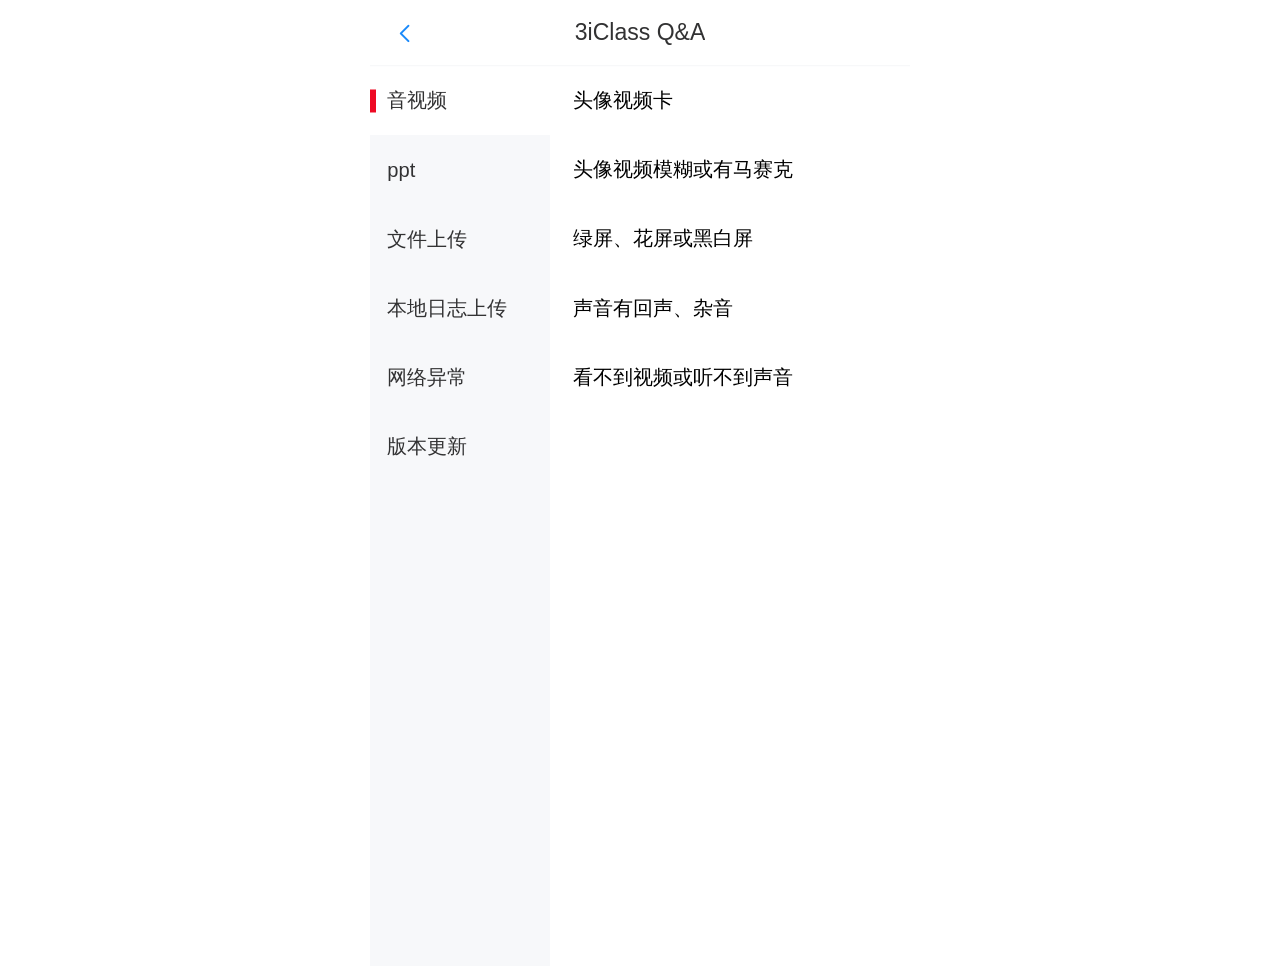
==== commit f03a4278: "Add files via upload" ====
--- a/index.html
+++ b/index.html
@@ -1 +1 @@
-<!DOCTYPE html><html lang="en"><head><meta charset="utf-8"><meta http-equiv="X-UA-Compatible" content="IE=edge"><meta name="viewport" content="width=device-width,initial-scale=1"><link rel="icon" href="favicon.ico"><title>3iclass_Q_A</title><link href="css/app.88905b46.css" rel="preload" as="style"><link href="css/chunk-vendors.d53ef4ef.css" rel="preload" as="style"><link href="js/app.fc198c88.js" rel="preload" as="script"><link href="js/chunk-vendors.265dcec9.js" rel="preload" as="script"><link href="css/chunk-vendors.d53ef4ef.css" rel="stylesheet"><link href="css/app.88905b46.css" rel="stylesheet"></head><body style="margin: 0 auto;"><noscript><strong>We're sorry but 3iclass_Q_A doesn't work properly without JavaScript enabled. Please enable it to continue.</strong></noscript><div id="app"></div><script src="js/chunk-vendors.265dcec9.js"></script><script src="js/app.fc198c88.js"></script></body></html>+<!DOCTYPE html><html lang="en"><head><meta charset="utf-8"><meta http-equiv="X-UA-Compatible" content="IE=edge"><meta name="viewport" content="width=device-width,initial-scale=1"><link rel="icon" href="favicon.ico"><title>3iclass_Q_A</title><link href="css/app.88905b46.css" rel="preload" as="style"><link href="css/chunk-vendors.d53ef4ef.css" rel="preload" as="style"><link href="js/app.0a3b4d6c.js" rel="preload" as="script"><link href="js/chunk-vendors.265dcec9.js" rel="preload" as="script"><link href="css/chunk-vendors.d53ef4ef.css" rel="stylesheet"><link href="css/app.88905b46.css" rel="stylesheet"></head><body style="margin: 0 auto;"><noscript><strong>We're sorry but 3iclass_Q_A doesn't work properly without JavaScript enabled. Please enable it to continue.</strong></noscript><div id="app"></div><script src="js/chunk-vendors.265dcec9.js"></script><script src="js/app.0a3b4d6c.js"></script></body></html>
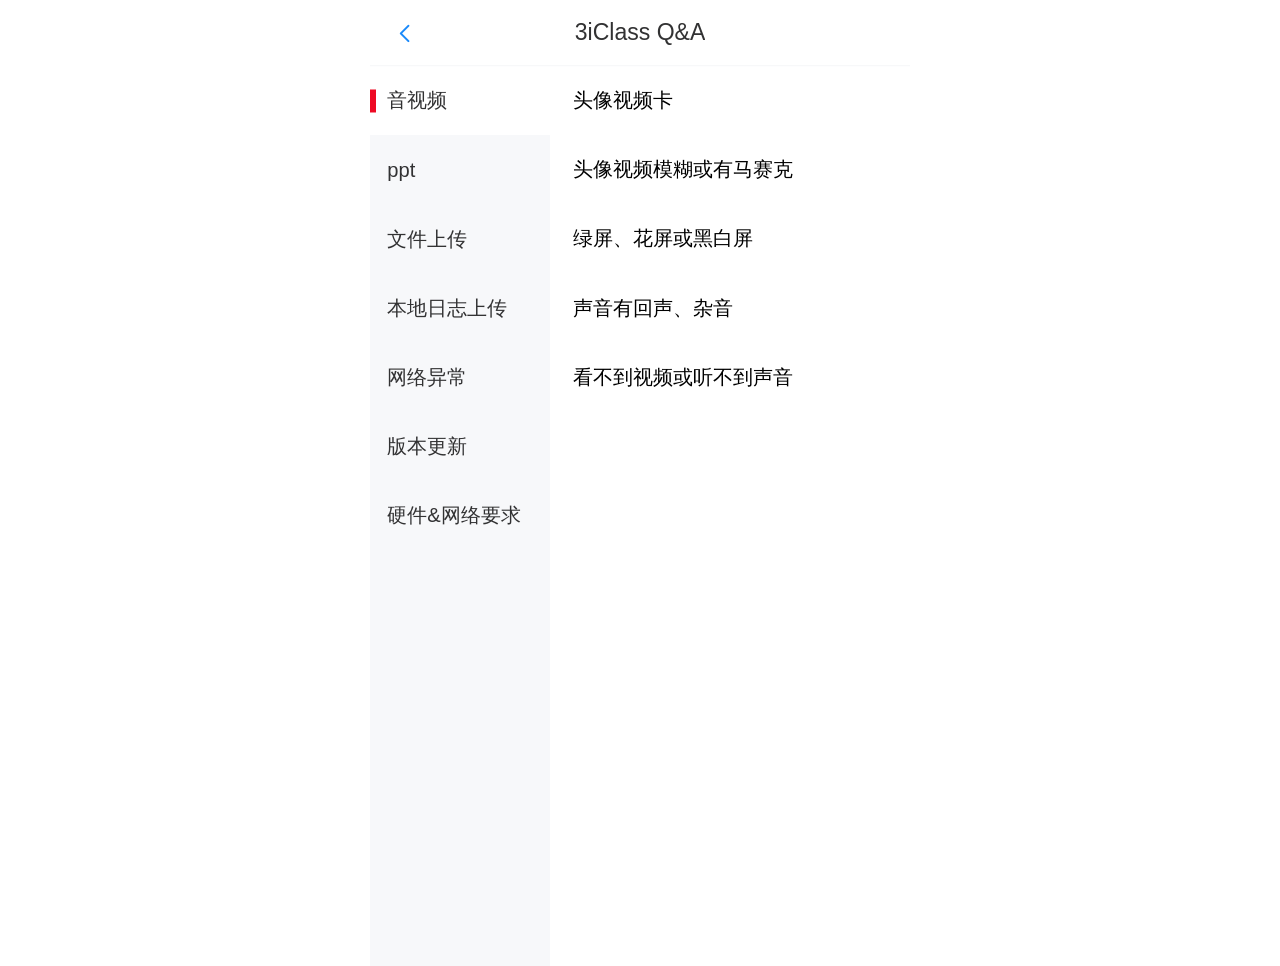
==== commit 69630ec7: "Add files via upload" ====
--- a/index.html
+++ b/index.html
@@ -1 +1 @@
-<!DOCTYPE html><html lang="en"><head><meta charset="utf-8"><meta http-equiv="X-UA-Compatible" content="IE=edge"><meta name="viewport" content="width=device-width,initial-scale=1"><link rel="icon" href="favicon.ico"><title>3iclass_Q_A</title><link href="css/app.88905b46.css" rel="preload" as="style"><link href="css/chunk-vendors.d53ef4ef.css" rel="preload" as="style"><link href="js/app.0a3b4d6c.js" rel="preload" as="script"><link href="js/chunk-vendors.265dcec9.js" rel="preload" as="script"><link href="css/chunk-vendors.d53ef4ef.css" rel="stylesheet"><link href="css/app.88905b46.css" rel="stylesheet"></head><body style="margin: 0 auto;"><noscript><strong>We're sorry but 3iclass_Q_A doesn't work properly without JavaScript enabled. Please enable it to continue.</strong></noscript><div id="app"></div><script src="js/chunk-vendors.265dcec9.js"></script><script src="js/app.0a3b4d6c.js"></script></body></html>+<!DOCTYPE html><html lang="en"><head><meta charset="utf-8"><meta http-equiv="X-UA-Compatible" content="IE=edge"><meta name="viewport" content="width=device-width,initial-scale=1"><link rel="icon" href="favicon.ico"><title>3iclass_Q_A</title><link href="css/app.88905b46.css" rel="preload" as="style"><link href="css/chunk-vendors.d53ef4ef.css" rel="preload" as="style"><link href="js/app.edbb37ab.js" rel="preload" as="script"><link href="js/chunk-vendors.265dcec9.js" rel="preload" as="script"><link href="css/chunk-vendors.d53ef4ef.css" rel="stylesheet"><link href="css/app.88905b46.css" rel="stylesheet"></head><body style="margin: 0 auto;"><noscript><strong>We're sorry but 3iclass_Q_A doesn't work properly without JavaScript enabled. Please enable it to continue.</strong></noscript><div id="app"></div><script src="js/chunk-vendors.265dcec9.js"></script><script src="js/app.edbb37ab.js"></script></body></html>
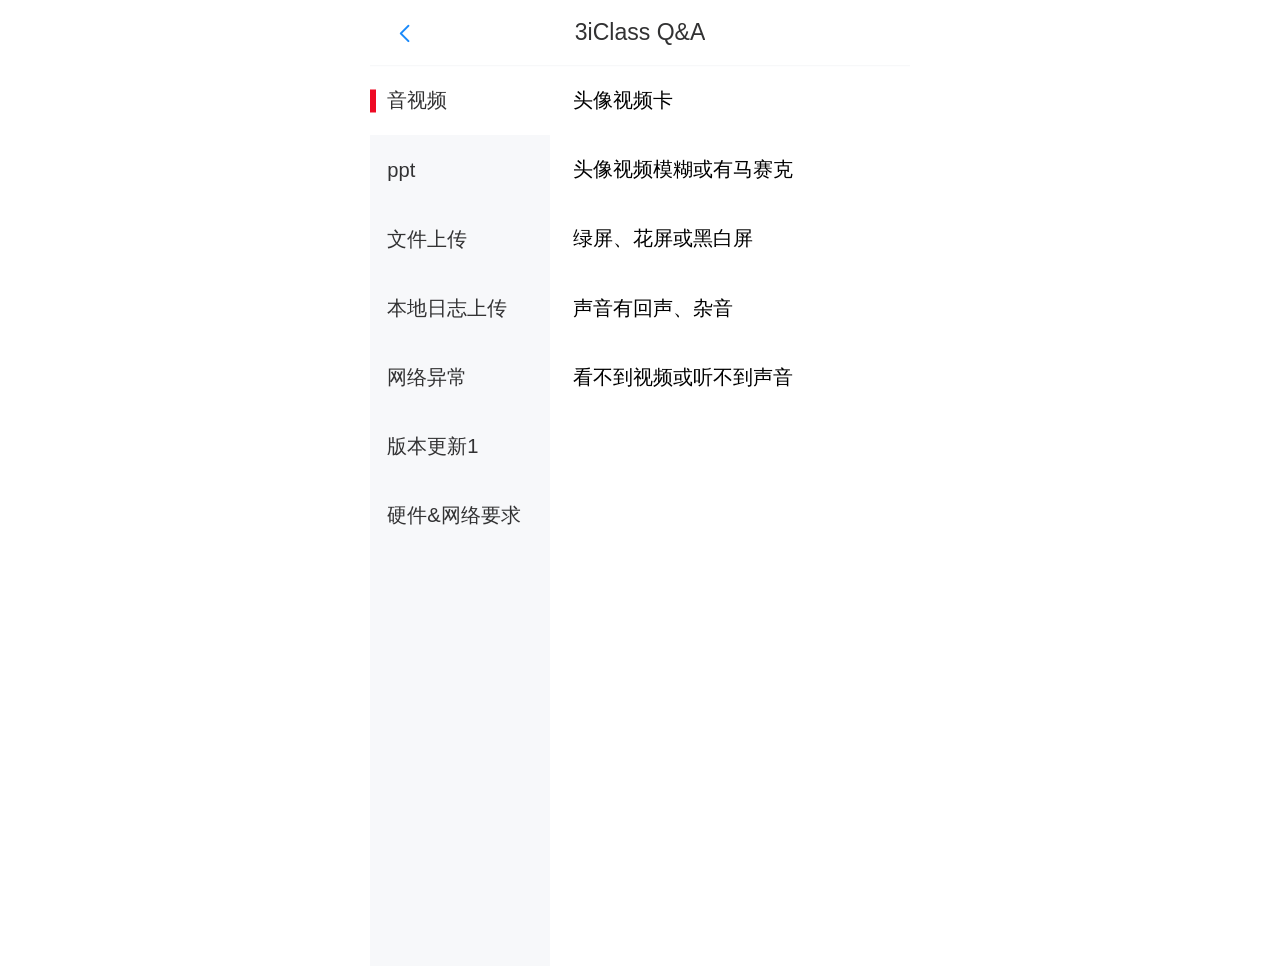
==== commit 7e82b731: "Add files via upload" ====
--- a/index.html
+++ b/index.html
@@ -1 +1 @@
-<!DOCTYPE html><html lang="en"><head><meta charset="utf-8"><meta http-equiv="X-UA-Compatible" content="IE=edge"><meta name="viewport" content="width=device-width,initial-scale=1"><link rel="icon" href="favicon.ico"><title>3iclass_Q_A</title><link href="css/app.88905b46.css" rel="preload" as="style"><link href="css/chunk-vendors.d53ef4ef.css" rel="preload" as="style"><link href="js/app.edbb37ab.js" rel="preload" as="script"><link href="js/chunk-vendors.265dcec9.js" rel="preload" as="script"><link href="css/chunk-vendors.d53ef4ef.css" rel="stylesheet"><link href="css/app.88905b46.css" rel="stylesheet"></head><body style="margin: 0 auto;"><noscript><strong>We're sorry but 3iclass_Q_A doesn't work properly without JavaScript enabled. Please enable it to continue.</strong></noscript><div id="app"></div><script src="js/chunk-vendors.265dcec9.js"></script><script src="js/app.edbb37ab.js"></script></body></html>+<!DOCTYPE html><html lang="en"><head><meta charset="utf-8"><meta http-equiv="X-UA-Compatible" content="IE=edge"><meta name="viewport" content="width=device-width,initial-scale=1"><link rel="icon" href="favicon.ico"><title>3iclass_Q_A</title><link href="css/app.88905b46.css" rel="preload" as="style"><link href="css/chunk-vendors.d53ef4ef.css" rel="preload" as="style"><link href="js/app.56f28da3.js" rel="preload" as="script"><link href="js/chunk-vendors.265dcec9.js" rel="preload" as="script"><link href="css/chunk-vendors.d53ef4ef.css" rel="stylesheet"><link href="css/app.88905b46.css" rel="stylesheet"></head><body style="margin: 0 auto;"><noscript><strong>We're sorry but 3iclass_Q_A doesn't work properly without JavaScript enabled. Please enable it to continue.</strong></noscript><div id="app"></div><script src="js/chunk-vendors.265dcec9.js"></script><script src="js/app.56f28da3.js"></script></body></html>
